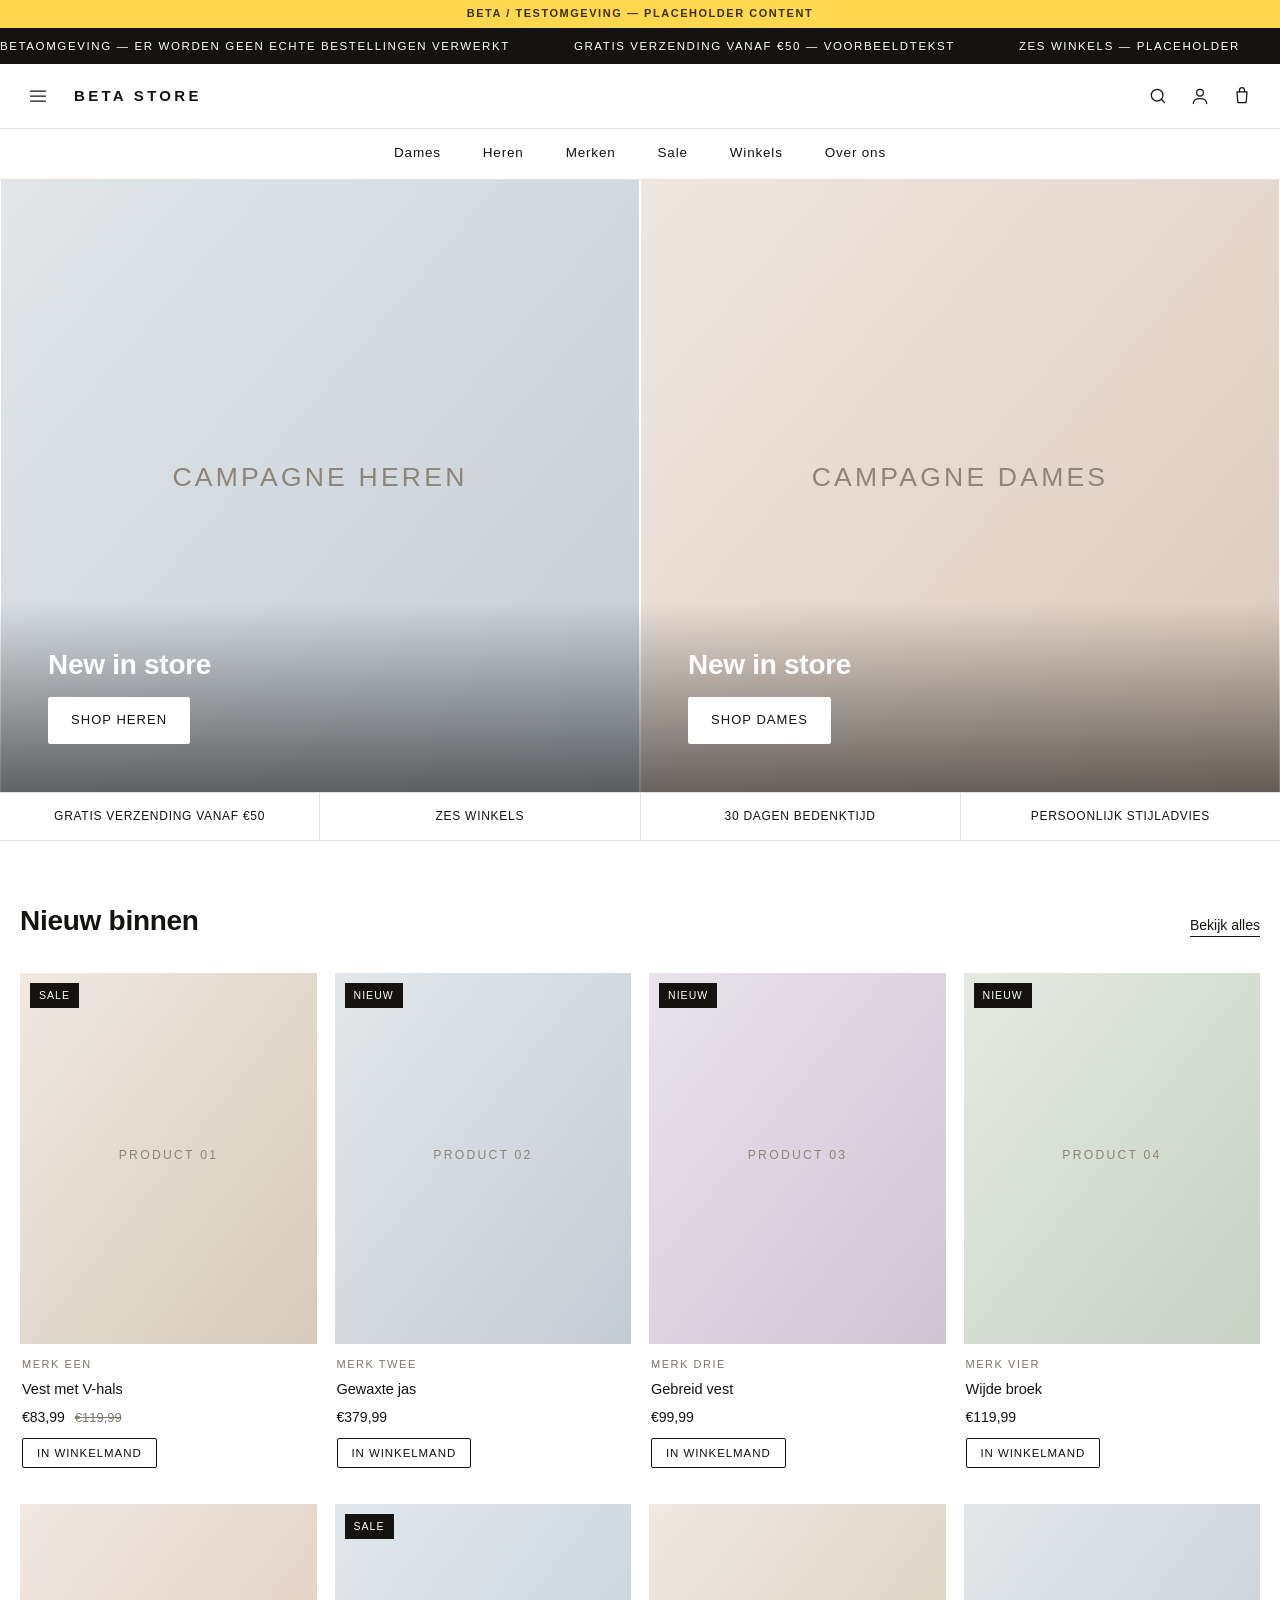
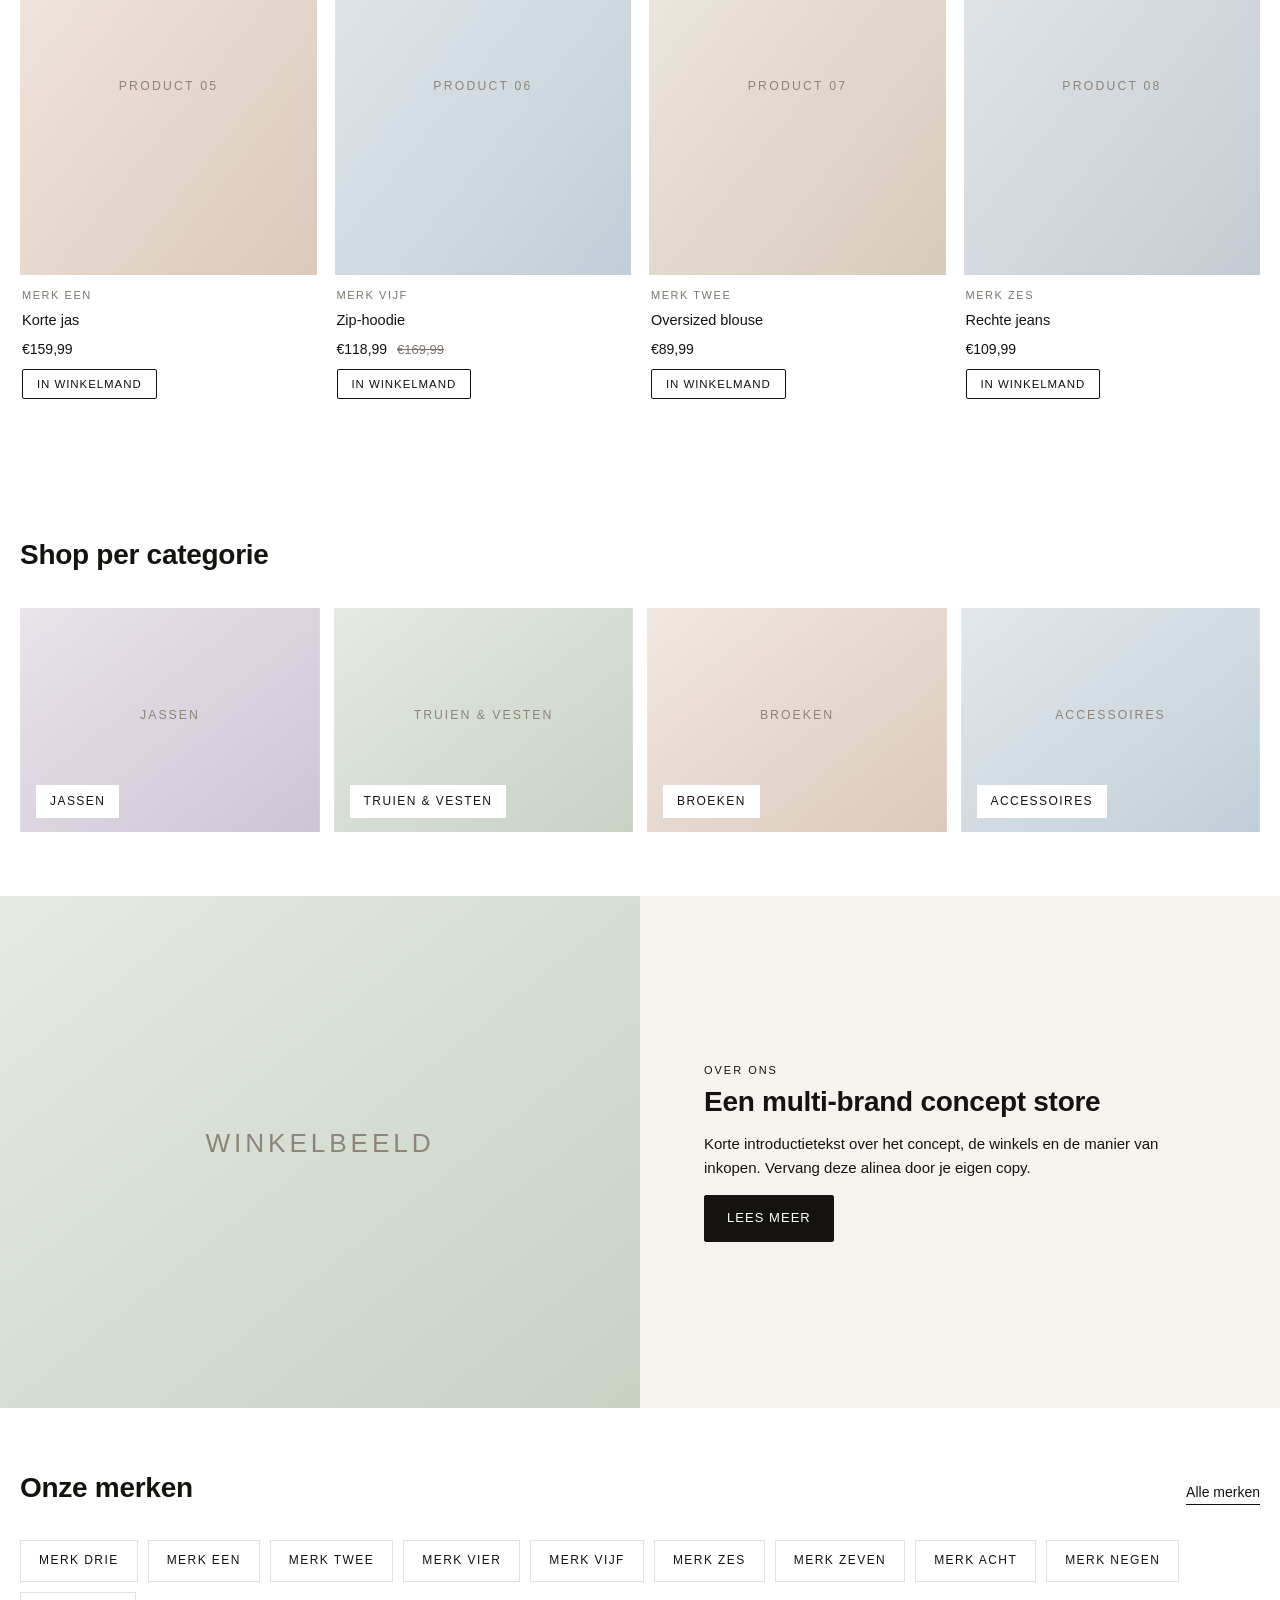
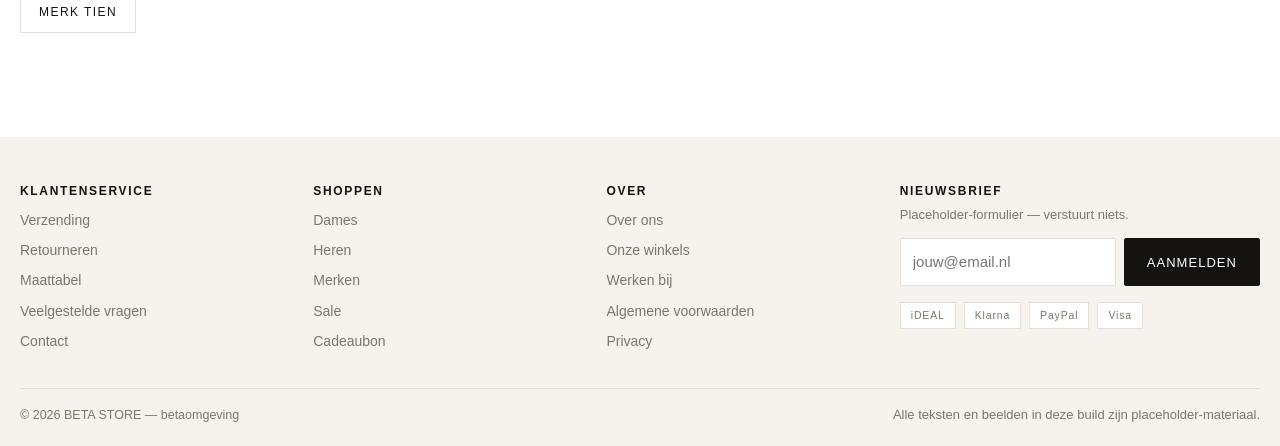
==== index.html @ f9d29286 "Add files via upload" ====
<!doctype html>
<html lang="nl">
<head>
<meta charset="utf-8">
<meta name="viewport" content="width=device-width,initial-scale=1">
<meta name="robots" content="noindex,nofollow">
<meta name="description" content="Beta-omgeving van een multi-brand concept store — placeholder content.">
<title>Home | BETA STORE (beta)</title>
<link rel="icon" href="data:image/svg+xml,%3Csvg%20xmlns%3D%22http%3A//www.w3.org/2000/svg%22%20viewBox%3D%220%200%2032%2032%22%3E%3Crect%20width%3D%2232%22%20height%3D%2232%22%20fill%3D%22%2315130f%22/%3E%3Ctext%20x%3D%2216%22%20y%3D%2222%22%20text-anchor%3D%22middle%22%20font-family%3D%22Helvetica%2CArial%22%20font-size%3D%2217%22%20font-weight%3D%22700%22%20fill%3D%22%23ffffff%22%3EB%3C/text%3E%3C/svg%3E">
<link rel="stylesheet" href="css/style.css">
</head>
<body>

<div class="beta-flag">BETA / TESTOMGEVING — placeholder content</div>
<div class="ann"><div class="ann__track"><span class="ann__item">Betaomgeving — er worden geen echte bestellingen verwerkt</span><span class="ann__item">Gratis verzending vanaf €50 — voorbeeldtekst</span><span class="ann__item">Zes winkels — placeholder</span><span class="ann__item">Betaomgeving — er worden geen echte bestellingen verwerkt</span><span class="ann__item">Gratis verzending vanaf €50 — voorbeeldtekst</span><span class="ann__item">Zes winkels — placeholder</span></div></div>
<header class="hdr">
  <div class="hdr__inner">
    <button class="icon-btn hdr__burger" aria-label="Menu" data-open="menu">
      <svg viewBox="0 0 24 24"><path d="M3 6h18M3 12h18M3 18h18"/></svg>
    </button>
    <a class="logo" href="index.html">BETA STORE</a>
    <div class="hdr__actions">
      <button class="icon-btn" aria-label="Zoeken" data-open="search">
        <svg viewBox="0 0 24 24"><circle cx="11" cy="11" r="7"/><path d="M20 20l-3.5-3.5"/></svg>
      </button>
      <a class="icon-btn" href="account.html" aria-label="Account">
        <svg viewBox="0 0 24 24"><circle cx="12" cy="8" r="4"/><path d="M4 21c0-4 3.6-6 8-6s8 2 8 6"/></svg>
      </a>
      <button class="icon-btn" aria-label="Winkelmand" data-open="cart">
        <svg viewBox="0 0 24 24"><path d="M6 7h12l-1 13H7L6 7z"/><path d="M9 7V5a3 3 0 016 0v2"/></svg>
        <span class="cart-count" data-cart-count>0</span>
      </button>
    </div>
  </div>
  <nav class="nav"><div class="nav__item has-mega"><a class="nav__link" href="collection.html?c=dames">Dames</a><div class="mega"><div class="mega__inner"><div class="mega__col"><h5>Nieuw binnen</h5><a href="collection.html">New in dames</a><a href="collection.html">Net binnen</a><a href="collection.html">Preorder</a></div><div class="mega__col"><h5>Kleding</h5><a href="collection.html">Jassen</a><a href="collection.html">Truien & vesten</a><a href="collection.html">Tops & blouses</a><a href="collection.html">Jurken & rokken</a><a href="collection.html">Broeken</a><a href="collection.html">Jeans</a></div><div class="mega__col"><h5>Accessoires</h5><a href="collection.html">Tassen</a><a href="collection.html">Sieraden</a><a href="collection.html">Riemen</a><a href="collection.html">Sjaals</a><a href="collection.html">Mutsen</a></div><div class="mega__col"><h5>Schoenen</h5><a href="collection.html">Sneakers</a><a href="collection.html">Laarzen</a><a href="collection.html">Loafers</a></div><a class="mega__promo" href="collection.html"><img src="data:image/svg+xml;utf8,%3Csvg%20xmlns%3D%22http%3A//www.w3.org/2000/svg%22%20viewBox%3D%220%200%20600%20400%22%3E%3Cdefs%3E%3ClinearGradient%20id%3D%22g%22%20x1%3D%220%22%20y1%3D%220%22%20x2%3D%221%22%20y2%3D%221%22%3E%3Cstop%20offset%3D%220%22%20stop-color%3D%22%23e9e3ea%22/%3E%3Cstop%20offset%3D%221%22%20stop-color%3D%22%23cec5d4%22/%3E%3C/linearGradient%3E%3C/defs%3E%3Crect%20width%3D%22600%22%20height%3D%22400%22%20fill%3D%22url%28%23g%29%22/%3E%3Ctext%20x%3D%2250%25%22%20y%3D%2250%25%22%20text-anchor%3D%22middle%22%20font-family%3D%22Helvetica%2CArial%22%20font-size%3D%2225%22%20fill%3D%22%238d8579%22%20letter-spacing%3D%226%22%3ECAMPAGNE%3C/text%3E%3C/svg%3E" alt=""><span>Bekijk de nieuwe collectie</span></a></div></div></div><div class="nav__item has-mega"><a class="nav__link" href="collection.html?c=heren">Heren</a><div class="mega"><div class="mega__inner"><div class="mega__col"><h5>Nieuw binnen</h5><a href="collection.html">New in heren</a><a href="collection.html">Net binnen</a><a href="collection.html">Preorder</a></div><div class="mega__col"><h5>Kleding</h5><a href="collection.html">Jassen</a><a href="collection.html">Truien & vesten</a><a href="collection.html">Overhemden</a><a href="collection.html">T-shirts</a><a href="collection.html">Broeken</a><a href="collection.html">Jeans</a></div><div class="mega__col"><h5>Accessoires</h5><a href="collection.html">Tassen</a><a href="collection.html">Riemen</a><a href="collection.html">Mutsen</a><a href="collection.html">Sokken</a></div><div class="mega__col"><h5>Schoenen</h5><a href="collection.html">Sneakers</a><a href="collection.html">Boots</a><a href="collection.html">Nette schoenen</a></div><a class="mega__promo" href="collection.html"><img src="data:image/svg+xml;utf8,%3Csvg%20xmlns%3D%22http%3A//www.w3.org/2000/svg%22%20viewBox%3D%220%200%20600%20400%22%3E%3Cdefs%3E%3ClinearGradient%20id%3D%22g%22%20x1%3D%220%22%20y1%3D%220%22%20x2%3D%221%22%20y2%3D%221%22%3E%3Cstop%20offset%3D%220%22%20stop-color%3D%22%23e9e3ea%22/%3E%3Cstop%20offset%3D%221%22%20stop-color%3D%22%23cec5d4%22/%3E%3C/linearGradient%3E%3C/defs%3E%3Crect%20width%3D%22600%22%20height%3D%22400%22%20fill%3D%22url%28%23g%29%22/%3E%3Ctext%20x%3D%2250%25%22%20y%3D%2250%25%22%20text-anchor%3D%22middle%22%20font-family%3D%22Helvetica%2CArial%22%20font-size%3D%2225%22%20fill%3D%22%238d8579%22%20letter-spacing%3D%226%22%3ECAMPAGNE%3C/text%3E%3C/svg%3E" alt=""><span>Bekijk de nieuwe collectie</span></a></div></div></div><div class="nav__item"><a class="nav__link" href="brands.html">Merken</a></div><div class="nav__item"><a class="nav__link" href="collection.html?c=sale">Sale</a></div><div class="nav__item"><a class="nav__link" href="stores.html">Winkels</a></div><div class="nav__item"><a class="nav__link" href="about.html">Over ons</a></div></nav>
</header>

<div class="drawer" id="menu" hidden>
  <div class="drawer__panel drawer__panel--left">
    <div class="drawer__head"><strong>Menu</strong><button class="icon-btn" data-close>&times;</button></div>
    <nav class="drawer__nav"><details><summary>Dames</summary><div class="drawer__sub"><a href="collection.html?c=dames"><strong>Alles in Dames</strong></a><a href="collection.html">New in dames</a><a href="collection.html">Net binnen</a><a href="collection.html">Preorder</a><a href="collection.html">Jassen</a><a href="collection.html">Truien & vesten</a><a href="collection.html">Tops & blouses</a><a href="collection.html">Jurken & rokken</a><a href="collection.html">Broeken</a><a href="collection.html">Jeans</a><a href="collection.html">Tassen</a><a href="collection.html">Sieraden</a><a href="collection.html">Riemen</a><a href="collection.html">Sjaals</a><a href="collection.html">Mutsen</a><a href="collection.html">Sneakers</a><a href="collection.html">Laarzen</a><a href="collection.html">Loafers</a></div></details><details><summary>Heren</summary><div class="drawer__sub"><a href="collection.html?c=heren"><strong>Alles in Heren</strong></a><a href="collection.html">New in heren</a><a href="collection.html">Net binnen</a><a href="collection.html">Preorder</a><a href="collection.html">Jassen</a><a href="collection.html">Truien & vesten</a><a href="collection.html">Overhemden</a><a href="collection.html">T-shirts</a><a href="collection.html">Broeken</a><a href="collection.html">Jeans</a><a href="collection.html">Tassen</a><a href="collection.html">Riemen</a><a href="collection.html">Mutsen</a><a href="collection.html">Sokken</a><a href="collection.html">Sneakers</a><a href="collection.html">Boots</a><a href="collection.html">Nette schoenen</a></div></details><a class="drawer__top" href="brands.html">Merken</a><a class="drawer__top" href="collection.html?c=sale">Sale</a><a class="drawer__top" href="stores.html">Winkels</a><a class="drawer__top" href="about.html">Over ons</a></nav>
  </div>
</div>

<div class="drawer" id="search" hidden>
  <div class="drawer__panel drawer__panel--top">
    <div class="drawer__head"><strong>Zoeken</strong><button class="icon-btn" data-close>&times;</button></div>
    <input class="search-input" type="search" placeholder="Zoek op product of merk..." data-search-input>
    <div class="search-results" data-search-results><p class="muted">Begin met typen om de testcatalogus te doorzoeken.</p></div>
  </div>
</div>

<div class="drawer" id="cart" hidden>
  <div class="drawer__panel drawer__panel--right">
    <div class="drawer__head"><strong>Winkelmand</strong><button class="icon-btn" data-close>&times;</button></div>
    <div class="cart-lines" data-cart-lines></div>
    <div class="cart-foot">
      <div class="cart-total"><span>Subtotaal</span><span data-cart-total>&euro;0,00</span></div>
      <p class="muted small">Betaomgeving — afrekenen is uitgeschakeld.</p>
      <a class="btn btn--block" href="cart.html">Naar winkelmand</a>
    </div>
  </div>
</div>

<main id="main">

<section class="hero-split">
  <a class="hero-card" href="collection.html?c=heren">
    <img src="data:image/svg+xml;utf8,%3Csvg%20xmlns%3D%22http%3A//www.w3.org/2000/svg%22%20viewBox%3D%220%200%201200%201400%22%3E%3Cdefs%3E%3ClinearGradient%20id%3D%22g%22%20x1%3D%220%22%20y1%3D%220%22%20x2%3D%221%22%20y2%3D%221%22%3E%3Cstop%20offset%3D%220%22%20stop-color%3D%22%23e3e7ea%22/%3E%3Cstop%20offset%3D%221%22%20stop-color%3D%22%23c4ccd3%22/%3E%3C/linearGradient%3E%3C/defs%3E%3Crect%20width%3D%221200%22%20height%3D%221400%22%20fill%3D%22url%28%23g%29%22/%3E%3Ctext%20x%3D%2250%25%22%20y%3D%2250%25%22%20text-anchor%3D%22middle%22%20font-family%3D%22Helvetica%2CArial%22%20font-size%3D%2250%22%20fill%3D%22%238d8579%22%20letter-spacing%3D%226%22%3ECAMPAGNE%20HEREN%3C/text%3E%3C/svg%3E" alt="">
    <div class="hero-card__copy"><h2>New in store</h2><span class="btn btn--light">Shop heren</span></div>
  </a>
  <a class="hero-card" href="collection.html?c=dames">
    <img src="data:image/svg+xml;utf8,%3Csvg%20xmlns%3D%22http%3A//www.w3.org/2000/svg%22%20viewBox%3D%220%200%201200%201400%22%3E%3Cdefs%3E%3ClinearGradient%20id%3D%22g%22%20x1%3D%220%22%20y1%3D%220%22%20x2%3D%221%22%20y2%3D%221%22%3E%3Cstop%20offset%3D%220%22%20stop-color%3D%22%23f1e8e1%22/%3E%3Cstop%20offset%3D%221%22%20stop-color%3D%22%23dbc9bb%22/%3E%3C/linearGradient%3E%3C/defs%3E%3Crect%20width%3D%221200%22%20height%3D%221400%22%20fill%3D%22url%28%23g%29%22/%3E%3Ctext%20x%3D%2250%25%22%20y%3D%2250%25%22%20text-anchor%3D%22middle%22%20font-family%3D%22Helvetica%2CArial%22%20font-size%3D%2250%22%20fill%3D%22%238d8579%22%20letter-spacing%3D%226%22%3ECAMPAGNE%20DAMES%3C/text%3E%3C/svg%3E" alt="">
    <div class="hero-card__copy"><h2>New in store</h2><span class="btn btn--light">Shop dames</span></div>
  </a>
</section>

<section class="usp">
  <div>Gratis verzending vanaf &euro;50</div><div>Zes winkels</div>
  <div>30 dagen bedenktijd</div><div>Persoonlijk stijladvies</div>
</section>

<section class="section">
  <div class="section__head"><h2>Nieuw binnen</h2><a class="link" href="collection.html">Bekijk alles</a></div>
  <div class="grid">
<article class="card" data-cat="dames" data-title="Vest met V-hals" data-brand="MERK EEN" data-price="83.99" data-sale="1">
  <a class="card__media" href="product.html?id=p01">
    <span class="card__tag">Sale</span>
    <img src="data:image/svg+xml;utf8,%3Csvg%20xmlns%3D%22http%3A//www.w3.org/2000/svg%22%20viewBox%3D%220%200%20800%201000%22%3E%3Cdefs%3E%3ClinearGradient%20id%3D%22g%22%20x1%3D%220%22%20y1%3D%220%22%20x2%3D%221%22%20y2%3D%221%22%3E%3Cstop%20offset%3D%220%22%20stop-color%3D%22%23efe9e1%22/%3E%3Cstop%20offset%3D%221%22%20stop-color%3D%22%23d6cabb%22/%3E%3C/linearGradient%3E%3C/defs%3E%3Crect%20width%3D%22800%22%20height%3D%221000%22%20fill%3D%22url%28%23g%29%22/%3E%3Ctext%20x%3D%2250%25%22%20y%3D%2250%25%22%20text-anchor%3D%22middle%22%20font-family%3D%22Helvetica%2CArial%22%20font-size%3D%2233%22%20fill%3D%22%238d8579%22%20letter-spacing%3D%226%22%3EPRODUCT%2001%3C/text%3E%3C/svg%3E" alt="Vest met V-hals" loading="lazy">
    <img class="card__alt" src="data:image/svg+xml;utf8,%3Csvg%20xmlns%3D%22http%3A//www.w3.org/2000/svg%22%20viewBox%3D%220%200%20800%201000%22%3E%3Cdefs%3E%3ClinearGradient%20id%3D%22g%22%20x1%3D%220%22%20y1%3D%220%22%20x2%3D%221%22%20y2%3D%221%22%3E%3Cstop%20offset%3D%220%22%20stop-color%3D%22%23e5eae3%22/%3E%3Cstop%20offset%3D%221%22%20stop-color%3D%22%23c7d1c4%22/%3E%3C/linearGradient%3E%3C/defs%3E%3Crect%20width%3D%22800%22%20height%3D%221000%22%20fill%3D%22url%28%23g%29%22/%3E%3Ctext%20x%3D%2250%25%22%20y%3D%2250%25%22%20text-anchor%3D%22middle%22%20font-family%3D%22Helvetica%2CArial%22%20font-size%3D%2233%22%20fill%3D%22%238d8579%22%20letter-spacing%3D%226%22%3E2E%20BEELD%3C/text%3E%3C/svg%3E" alt="" loading="lazy">
  </a>
  <div class="card__body">
    <span class="card__brand">MERK EEN</span>
    <a class="card__title" href="product.html?id=p01">Vest met V-hals</a>
    <div class="card__price">&euro;83,99 <s>&euro;119,99</s></div>
    <button class="btn btn--ghost btn--sm" data-add="p01">In winkelmand</button>
  </div>
</article>
<article class="card" data-cat="heren" data-title="Gewaxte jas" data-brand="MERK TWEE" data-price="379.99" data-sale="0">
  <a class="card__media" href="product.html?id=p02">
    <span class="card__tag">Nieuw</span>
    <img src="data:image/svg+xml;utf8,%3Csvg%20xmlns%3D%22http%3A//www.w3.org/2000/svg%22%20viewBox%3D%220%200%20800%201000%22%3E%3Cdefs%3E%3ClinearGradient%20id%3D%22g%22%20x1%3D%220%22%20y1%3D%220%22%20x2%3D%221%22%20y2%3D%221%22%3E%3Cstop%20offset%3D%220%22%20stop-color%3D%22%23e3e7ea%22/%3E%3Cstop%20offset%3D%221%22%20stop-color%3D%22%23c4ccd3%22/%3E%3C/linearGradient%3E%3C/defs%3E%3Crect%20width%3D%22800%22%20height%3D%221000%22%20fill%3D%22url%28%23g%29%22/%3E%3Ctext%20x%3D%2250%25%22%20y%3D%2250%25%22%20text-anchor%3D%22middle%22%20font-family%3D%22Helvetica%2CArial%22%20font-size%3D%2233%22%20fill%3D%22%238d8579%22%20letter-spacing%3D%226%22%3EPRODUCT%2002%3C/text%3E%3C/svg%3E" alt="Gewaxte jas" loading="lazy">
    <img class="card__alt" src="data:image/svg+xml;utf8,%3Csvg%20xmlns%3D%22http%3A//www.w3.org/2000/svg%22%20viewBox%3D%220%200%20800%201000%22%3E%3Cdefs%3E%3ClinearGradient%20id%3D%22g%22%20x1%3D%220%22%20y1%3D%220%22%20x2%3D%221%22%20y2%3D%221%22%3E%3Cstop%20offset%3D%220%22%20stop-color%3D%22%23f1e8e1%22/%3E%3Cstop%20offset%3D%221%22%20stop-color%3D%22%23dbc9bb%22/%3E%3C/linearGradient%3E%3C/defs%3E%3Crect%20width%3D%22800%22%20height%3D%221000%22%20fill%3D%22url%28%23g%29%22/%3E%3Ctext%20x%3D%2250%25%22%20y%3D%2250%25%22%20text-anchor%3D%22middle%22%20font-family%3D%22Helvetica%2CArial%22%20font-size%3D%2233%22%20fill%3D%22%238d8579%22%20letter-spacing%3D%226%22%3E2E%20BEELD%3C/text%3E%3C/svg%3E" alt="" loading="lazy">
  </a>
  <div class="card__body">
    <span class="card__brand">MERK TWEE</span>
    <a class="card__title" href="product.html?id=p02">Gewaxte jas</a>
    <div class="card__price">&euro;379,99 </div>
    <button class="btn btn--ghost btn--sm" data-add="p02">In winkelmand</button>
  </div>
</article>
<article class="card" data-cat="dames" data-title="Gebreid vest" data-brand="MERK DRIE" data-price="99.99" data-sale="0">
  <a class="card__media" href="product.html?id=p03">
    <span class="card__tag">Nieuw</span>
    <img src="data:image/svg+xml;utf8,%3Csvg%20xmlns%3D%22http%3A//www.w3.org/2000/svg%22%20viewBox%3D%220%200%20800%201000%22%3E%3Cdefs%3E%3ClinearGradient%20id%3D%22g%22%20x1%3D%220%22%20y1%3D%220%22%20x2%3D%221%22%20y2%3D%221%22%3E%3Cstop%20offset%3D%220%22%20stop-color%3D%22%23e9e3ea%22/%3E%3Cstop%20offset%3D%221%22%20stop-color%3D%22%23cec5d4%22/%3E%3C/linearGradient%3E%3C/defs%3E%3Crect%20width%3D%22800%22%20height%3D%221000%22%20fill%3D%22url%28%23g%29%22/%3E%3Ctext%20x%3D%2250%25%22%20y%3D%2250%25%22%20text-anchor%3D%22middle%22%20font-family%3D%22Helvetica%2CArial%22%20font-size%3D%2233%22%20fill%3D%22%238d8579%22%20letter-spacing%3D%226%22%3EPRODUCT%2003%3C/text%3E%3C/svg%3E" alt="Gebreid vest" loading="lazy">
    <img class="card__alt" src="data:image/svg+xml;utf8,%3Csvg%20xmlns%3D%22http%3A//www.w3.org/2000/svg%22%20viewBox%3D%220%200%20800%201000%22%3E%3Cdefs%3E%3ClinearGradient%20id%3D%22g%22%20x1%3D%220%22%20y1%3D%220%22%20x2%3D%221%22%20y2%3D%221%22%3E%3Cstop%20offset%3D%220%22%20stop-color%3D%22%23e2e8ec%22/%3E%3Cstop%20offset%3D%221%22%20stop-color%3D%22%23c1ced7%22/%3E%3C/linearGradient%3E%3C/defs%3E%3Crect%20width%3D%22800%22%20height%3D%221000%22%20fill%3D%22url%28%23g%29%22/%3E%3Ctext%20x%3D%2250%25%22%20y%3D%2250%25%22%20text-anchor%3D%22middle%22%20font-family%3D%22Helvetica%2CArial%22%20font-size%3D%2233%22%20fill%3D%22%238d8579%22%20letter-spacing%3D%226%22%3E2E%20BEELD%3C/text%3E%3C/svg%3E" alt="" loading="lazy">
  </a>
  <div class="card__body">
    <span class="card__brand">MERK DRIE</span>
    <a class="card__title" href="product.html?id=p03">Gebreid vest</a>
    <div class="card__price">&euro;99,99 </div>
    <button class="btn btn--ghost btn--sm" data-add="p03">In winkelmand</button>
  </div>
</article>
<article class="card" data-cat="heren" data-title="Wijde broek" data-brand="MERK VIER" data-price="119.99" data-sale="0">
  <a class="card__media" href="product.html?id=p04">
    <span class="card__tag">Nieuw</span>
    <img src="data:image/svg+xml;utf8,%3Csvg%20xmlns%3D%22http%3A//www.w3.org/2000/svg%22%20viewBox%3D%220%200%20800%201000%22%3E%3Cdefs%3E%3ClinearGradient%20id%3D%22g%22%20x1%3D%220%22%20y1%3D%220%22%20x2%3D%221%22%20y2%3D%221%22%3E%3Cstop%20offset%3D%220%22%20stop-color%3D%22%23e5eae3%22/%3E%3Cstop%20offset%3D%221%22%20stop-color%3D%22%23c7d1c4%22/%3E%3C/linearGradient%3E%3C/defs%3E%3Crect%20width%3D%22800%22%20height%3D%221000%22%20fill%3D%22url%28%23g%29%22/%3E%3Ctext%20x%3D%2250%25%22%20y%3D%2250%25%22%20text-anchor%3D%22middle%22%20font-family%3D%22Helvetica%2CArial%22%20font-size%3D%2233%22%20fill%3D%22%238d8579%22%20letter-spacing%3D%226%22%3EPRODUCT%2004%3C/text%3E%3C/svg%3E" alt="Wijde broek" loading="lazy">
    <img class="card__alt" src="data:image/svg+xml;utf8,%3Csvg%20xmlns%3D%22http%3A//www.w3.org/2000/svg%22%20viewBox%3D%220%200%20800%201000%22%3E%3Cdefs%3E%3ClinearGradient%20id%3D%22g%22%20x1%3D%220%22%20y1%3D%220%22%20x2%3D%221%22%20y2%3D%221%22%3E%3Cstop%20offset%3D%220%22%20stop-color%3D%22%23efe9e1%22/%3E%3Cstop%20offset%3D%221%22%20stop-color%3D%22%23d6cabb%22/%3E%3C/linearGradient%3E%3C/defs%3E%3Crect%20width%3D%22800%22%20height%3D%221000%22%20fill%3D%22url%28%23g%29%22/%3E%3Ctext%20x%3D%2250%25%22%20y%3D%2250%25%22%20text-anchor%3D%22middle%22%20font-family%3D%22Helvetica%2CArial%22%20font-size%3D%2233%22%20fill%3D%22%238d8579%22%20letter-spacing%3D%226%22%3E2E%20BEELD%3C/text%3E%3C/svg%3E" alt="" loading="lazy">
  </a>
  <div class="card__body">
    <span class="card__brand">MERK VIER</span>
    <a class="card__title" href="product.html?id=p04">Wijde broek</a>
    <div class="card__price">&euro;119,99 </div>
    <button class="btn btn--ghost btn--sm" data-add="p04">In winkelmand</button>
  </div>
</article>
<article class="card" data-cat="dames" data-title="Korte jas" data-brand="MERK EEN" data-price="159.99" data-sale="0">
  <a class="card__media" href="product.html?id=p05">
    
    <img src="data:image/svg+xml;utf8,%3Csvg%20xmlns%3D%22http%3A//www.w3.org/2000/svg%22%20viewBox%3D%220%200%20800%201000%22%3E%3Cdefs%3E%3ClinearGradient%20id%3D%22g%22%20x1%3D%220%22%20y1%3D%220%22%20x2%3D%221%22%20y2%3D%221%22%3E%3Cstop%20offset%3D%220%22%20stop-color%3D%22%23f1e8e1%22/%3E%3Cstop%20offset%3D%221%22%20stop-color%3D%22%23dbc9bb%22/%3E%3C/linearGradient%3E%3C/defs%3E%3Crect%20width%3D%22800%22%20height%3D%221000%22%20fill%3D%22url%28%23g%29%22/%3E%3Ctext%20x%3D%2250%25%22%20y%3D%2250%25%22%20text-anchor%3D%22middle%22%20font-family%3D%22Helvetica%2CArial%22%20font-size%3D%2233%22%20fill%3D%22%238d8579%22%20letter-spacing%3D%226%22%3EPRODUCT%2005%3C/text%3E%3C/svg%3E" alt="Korte jas" loading="lazy">
    <img class="card__alt" src="data:image/svg+xml;utf8,%3Csvg%20xmlns%3D%22http%3A//www.w3.org/2000/svg%22%20viewBox%3D%220%200%20800%201000%22%3E%3Cdefs%3E%3ClinearGradient%20id%3D%22g%22%20x1%3D%220%22%20y1%3D%220%22%20x2%3D%221%22%20y2%3D%221%22%3E%3Cstop%20offset%3D%220%22%20stop-color%3D%22%23e3e7ea%22/%3E%3Cstop%20offset%3D%221%22%20stop-color%3D%22%23c4ccd3%22/%3E%3C/linearGradient%3E%3C/defs%3E%3Crect%20width%3D%22800%22%20height%3D%221000%22%20fill%3D%22url%28%23g%29%22/%3E%3Ctext%20x%3D%2250%25%22%20y%3D%2250%25%22%20text-anchor%3D%22middle%22%20font-family%3D%22Helvetica%2CArial%22%20font-size%3D%2233%22%20fill%3D%22%238d8579%22%20letter-spacing%3D%226%22%3E2E%20BEELD%3C/text%3E%3C/svg%3E" alt="" loading="lazy">
  </a>
  <div class="card__body">
    <span class="card__brand">MERK EEN</span>
    <a class="card__title" href="product.html?id=p05">Korte jas</a>
    <div class="card__price">&euro;159,99 </div>
    <button class="btn btn--ghost btn--sm" data-add="p05">In winkelmand</button>
  </div>
</article>
<article class="card" data-cat="heren" data-title="Zip-hoodie" data-brand="MERK VIJF" data-price="118.99" data-sale="1">
  <a class="card__media" href="product.html?id=p06">
    <span class="card__tag">Sale</span>
    <img src="data:image/svg+xml;utf8,%3Csvg%20xmlns%3D%22http%3A//www.w3.org/2000/svg%22%20viewBox%3D%220%200%20800%201000%22%3E%3Cdefs%3E%3ClinearGradient%20id%3D%22g%22%20x1%3D%220%22%20y1%3D%220%22%20x2%3D%221%22%20y2%3D%221%22%3E%3Cstop%20offset%3D%220%22%20stop-color%3D%22%23e2e8ec%22/%3E%3Cstop%20offset%3D%221%22%20stop-color%3D%22%23c1ced7%22/%3E%3C/linearGradient%3E%3C/defs%3E%3Crect%20width%3D%22800%22%20height%3D%221000%22%20fill%3D%22url%28%23g%29%22/%3E%3Ctext%20x%3D%2250%25%22%20y%3D%2250%25%22%20text-anchor%3D%22middle%22%20font-family%3D%22Helvetica%2CArial%22%20font-size%3D%2233%22%20fill%3D%22%238d8579%22%20letter-spacing%3D%226%22%3EPRODUCT%2006%3C/text%3E%3C/svg%3E" alt="Zip-hoodie" loading="lazy">
    <img class="card__alt" src="data:image/svg+xml;utf8,%3Csvg%20xmlns%3D%22http%3A//www.w3.org/2000/svg%22%20viewBox%3D%220%200%20800%201000%22%3E%3Cdefs%3E%3ClinearGradient%20id%3D%22g%22%20x1%3D%220%22%20y1%3D%220%22%20x2%3D%221%22%20y2%3D%221%22%3E%3Cstop%20offset%3D%220%22%20stop-color%3D%22%23e9e3ea%22/%3E%3Cstop%20offset%3D%221%22%20stop-color%3D%22%23cec5d4%22/%3E%3C/linearGradient%3E%3C/defs%3E%3Crect%20width%3D%22800%22%20height%3D%221000%22%20fill%3D%22url%28%23g%29%22/%3E%3Ctext%20x%3D%2250%25%22%20y%3D%2250%25%22%20text-anchor%3D%22middle%22%20font-family%3D%22Helvetica%2CArial%22%20font-size%3D%2233%22%20fill%3D%22%238d8579%22%20letter-spacing%3D%226%22%3E2E%20BEELD%3C/text%3E%3C/svg%3E" alt="" loading="lazy">
  </a>
  <div class="card__body">
    <span class="card__brand">MERK VIJF</span>
    <a class="card__title" href="product.html?id=p06">Zip-hoodie</a>
    <div class="card__price">&euro;118,99 <s>&euro;169,99</s></div>
    <button class="btn btn--ghost btn--sm" data-add="p06">In winkelmand</button>
  </div>
</article>
<article class="card" data-cat="dames" data-title="Oversized blouse" data-brand="MERK TWEE" data-price="89.99" data-sale="0">
  <a class="card__media" href="product.html?id=p07">
    
    <img src="data:image/svg+xml;utf8,%3Csvg%20xmlns%3D%22http%3A//www.w3.org/2000/svg%22%20viewBox%3D%220%200%20800%201000%22%3E%3Cdefs%3E%3ClinearGradient%20id%3D%22g%22%20x1%3D%220%22%20y1%3D%220%22%20x2%3D%221%22%20y2%3D%221%22%3E%3Cstop%20offset%3D%220%22%20stop-color%3D%22%23efe9e1%22/%3E%3Cstop%20offset%3D%221%22%20stop-color%3D%22%23d6cabb%22/%3E%3C/linearGradient%3E%3C/defs%3E%3Crect%20width%3D%22800%22%20height%3D%221000%22%20fill%3D%22url%28%23g%29%22/%3E%3Ctext%20x%3D%2250%25%22%20y%3D%2250%25%22%20text-anchor%3D%22middle%22%20font-family%3D%22Helvetica%2CArial%22%20font-size%3D%2233%22%20fill%3D%22%238d8579%22%20letter-spacing%3D%226%22%3EPRODUCT%2007%3C/text%3E%3C/svg%3E" alt="Oversized blouse" loading="lazy">
    <img class="card__alt" src="data:image/svg+xml;utf8,%3Csvg%20xmlns%3D%22http%3A//www.w3.org/2000/svg%22%20viewBox%3D%220%200%20800%201000%22%3E%3Cdefs%3E%3ClinearGradient%20id%3D%22g%22%20x1%3D%220%22%20y1%3D%220%22%20x2%3D%221%22%20y2%3D%221%22%3E%3Cstop%20offset%3D%220%22%20stop-color%3D%22%23e5eae3%22/%3E%3Cstop%20offset%3D%221%22%20stop-color%3D%22%23c7d1c4%22/%3E%3C/linearGradient%3E%3C/defs%3E%3Crect%20width%3D%22800%22%20height%3D%221000%22%20fill%3D%22url%28%23g%29%22/%3E%3Ctext%20x%3D%2250%25%22%20y%3D%2250%25%22%20text-anchor%3D%22middle%22%20font-family%3D%22Helvetica%2CArial%22%20font-size%3D%2233%22%20fill%3D%22%238d8579%22%20letter-spacing%3D%226%22%3E2E%20BEELD%3C/text%3E%3C/svg%3E" alt="" loading="lazy">
  </a>
  <div class="card__body">
    <span class="card__brand">MERK TWEE</span>
    <a class="card__title" href="product.html?id=p07">Oversized blouse</a>
    <div class="card__price">&euro;89,99 </div>
    <button class="btn btn--ghost btn--sm" data-add="p07">In winkelmand</button>
  </div>
</article>
<article class="card" data-cat="heren" data-title="Rechte jeans" data-brand="MERK ZES" data-price="109.99" data-sale="0">
  <a class="card__media" href="product.html?id=p08">
    
    <img src="data:image/svg+xml;utf8,%3Csvg%20xmlns%3D%22http%3A//www.w3.org/2000/svg%22%20viewBox%3D%220%200%20800%201000%22%3E%3Cdefs%3E%3ClinearGradient%20id%3D%22g%22%20x1%3D%220%22%20y1%3D%220%22%20x2%3D%221%22%20y2%3D%221%22%3E%3Cstop%20offset%3D%220%22%20stop-color%3D%22%23e3e7ea%22/%3E%3Cstop%20offset%3D%221%22%20stop-color%3D%22%23c4ccd3%22/%3E%3C/linearGradient%3E%3C/defs%3E%3Crect%20width%3D%22800%22%20height%3D%221000%22%20fill%3D%22url%28%23g%29%22/%3E%3Ctext%20x%3D%2250%25%22%20y%3D%2250%25%22%20text-anchor%3D%22middle%22%20font-family%3D%22Helvetica%2CArial%22%20font-size%3D%2233%22%20fill%3D%22%238d8579%22%20letter-spacing%3D%226%22%3EPRODUCT%2008%3C/text%3E%3C/svg%3E" alt="Rechte jeans" loading="lazy">
    <img class="card__alt" src="data:image/svg+xml;utf8,%3Csvg%20xmlns%3D%22http%3A//www.w3.org/2000/svg%22%20viewBox%3D%220%200%20800%201000%22%3E%3Cdefs%3E%3ClinearGradient%20id%3D%22g%22%20x1%3D%220%22%20y1%3D%220%22%20x2%3D%221%22%20y2%3D%221%22%3E%3Cstop%20offset%3D%220%22%20stop-color%3D%22%23f1e8e1%22/%3E%3Cstop%20offset%3D%221%22%20stop-color%3D%22%23dbc9bb%22/%3E%3C/linearGradient%3E%3C/defs%3E%3Crect%20width%3D%22800%22%20height%3D%221000%22%20fill%3D%22url%28%23g%29%22/%3E%3Ctext%20x%3D%2250%25%22%20y%3D%2250%25%22%20text-anchor%3D%22middle%22%20font-family%3D%22Helvetica%2CArial%22%20font-size%3D%2233%22%20fill%3D%22%238d8579%22%20letter-spacing%3D%226%22%3E2E%20BEELD%3C/text%3E%3C/svg%3E" alt="" loading="lazy">
  </a>
  <div class="card__body">
    <span class="card__brand">MERK ZES</span>
    <a class="card__title" href="product.html?id=p08">Rechte jeans</a>
    <div class="card__price">&euro;109,99 </div>
    <button class="btn btn--ghost btn--sm" data-add="p08">In winkelmand</button>
  </div>
</article></div>
</section>

<section class="section">
  <div class="section__head"><h2>Shop per categorie</h2></div>
  <div class="tiles">
    <a class="tile" href="collection.html">
      <img src="data:image/svg+xml;utf8,%3Csvg%20xmlns%3D%22http%3A//www.w3.org/2000/svg%22%20viewBox%3D%220%200%20900%20700%22%3E%3Cdefs%3E%3ClinearGradient%20id%3D%22g%22%20x1%3D%220%22%20y1%3D%220%22%20x2%3D%221%22%20y2%3D%221%22%3E%3Cstop%20offset%3D%220%22%20stop-color%3D%22%23e9e3ea%22/%3E%3Cstop%20offset%3D%221%22%20stop-color%3D%22%23cec5d4%22/%3E%3C/linearGradient%3E%3C/defs%3E%3Crect%20width%3D%22900%22%20height%3D%22700%22%20fill%3D%22url%28%23g%29%22/%3E%3Ctext%20x%3D%2250%25%22%20y%3D%2250%25%22%20text-anchor%3D%22middle%22%20font-family%3D%22Helvetica%2CArial%22%20font-size%3D%2237%22%20fill%3D%22%238d8579%22%20letter-spacing%3D%226%22%3EJASSEN%3C/text%3E%3C/svg%3E" alt="">
      <span class="tile__label">Jassen</span></a>
    <a class="tile" href="collection.html">
      <img src="data:image/svg+xml;utf8,%3Csvg%20xmlns%3D%22http%3A//www.w3.org/2000/svg%22%20viewBox%3D%220%200%20900%20700%22%3E%3Cdefs%3E%3ClinearGradient%20id%3D%22g%22%20x1%3D%220%22%20y1%3D%220%22%20x2%3D%221%22%20y2%3D%221%22%3E%3Cstop%20offset%3D%220%22%20stop-color%3D%22%23e5eae3%22/%3E%3Cstop%20offset%3D%221%22%20stop-color%3D%22%23c7d1c4%22/%3E%3C/linearGradient%3E%3C/defs%3E%3Crect%20width%3D%22900%22%20height%3D%22700%22%20fill%3D%22url%28%23g%29%22/%3E%3Ctext%20x%3D%2250%25%22%20y%3D%2250%25%22%20text-anchor%3D%22middle%22%20font-family%3D%22Helvetica%2CArial%22%20font-size%3D%2237%22%20fill%3D%22%238d8579%22%20letter-spacing%3D%226%22%3ETRUIEN%20%26amp%3B%20VESTEN%3C/text%3E%3C/svg%3E" alt="">
      <span class="tile__label">Truien & vesten</span></a>
    <a class="tile" href="collection.html">
      <img src="data:image/svg+xml;utf8,%3Csvg%20xmlns%3D%22http%3A//www.w3.org/2000/svg%22%20viewBox%3D%220%200%20900%20700%22%3E%3Cdefs%3E%3ClinearGradient%20id%3D%22g%22%20x1%3D%220%22%20y1%3D%220%22%20x2%3D%221%22%20y2%3D%221%22%3E%3Cstop%20offset%3D%220%22%20stop-color%3D%22%23f1e8e1%22/%3E%3Cstop%20offset%3D%221%22%20stop-color%3D%22%23dbc9bb%22/%3E%3C/linearGradient%3E%3C/defs%3E%3Crect%20width%3D%22900%22%20height%3D%22700%22%20fill%3D%22url%28%23g%29%22/%3E%3Ctext%20x%3D%2250%25%22%20y%3D%2250%25%22%20text-anchor%3D%22middle%22%20font-family%3D%22Helvetica%2CArial%22%20font-size%3D%2237%22%20fill%3D%22%238d8579%22%20letter-spacing%3D%226%22%3EBROEKEN%3C/text%3E%3C/svg%3E" alt="">
      <span class="tile__label">Broeken</span></a>
    <a class="tile" href="collection.html">
      <img src="data:image/svg+xml;utf8,%3Csvg%20xmlns%3D%22http%3A//www.w3.org/2000/svg%22%20viewBox%3D%220%200%20900%20700%22%3E%3Cdefs%3E%3ClinearGradient%20id%3D%22g%22%20x1%3D%220%22%20y1%3D%220%22%20x2%3D%221%22%20y2%3D%221%22%3E%3Cstop%20offset%3D%220%22%20stop-color%3D%22%23e2e8ec%22/%3E%3Cstop%20offset%3D%221%22%20stop-color%3D%22%23c1ced7%22/%3E%3C/linearGradient%3E%3C/defs%3E%3Crect%20width%3D%22900%22%20height%3D%22700%22%20fill%3D%22url%28%23g%29%22/%3E%3Ctext%20x%3D%2250%25%22%20y%3D%2250%25%22%20text-anchor%3D%22middle%22%20font-family%3D%22Helvetica%2CArial%22%20font-size%3D%2237%22%20fill%3D%22%238d8579%22%20letter-spacing%3D%226%22%3EACCESSOIRES%3C/text%3E%3C/svg%3E" alt="">
      <span class="tile__label">Accessoires</span></a></div>
</section>

<section class="split">
  <img src="data:image/svg+xml;utf8,%3Csvg%20xmlns%3D%22http%3A//www.w3.org/2000/svg%22%20viewBox%3D%220%200%201000%20800%22%3E%3Cdefs%3E%3ClinearGradient%20id%3D%22g%22%20x1%3D%220%22%20y1%3D%220%22%20x2%3D%221%22%20y2%3D%221%22%3E%3Cstop%20offset%3D%220%22%20stop-color%3D%22%23e5eae3%22/%3E%3Cstop%20offset%3D%221%22%20stop-color%3D%22%23c7d1c4%22/%3E%3C/linearGradient%3E%3C/defs%3E%3Crect%20width%3D%221000%22%20height%3D%22800%22%20fill%3D%22url%28%23g%29%22/%3E%3Ctext%20x%3D%2250%25%22%20y%3D%2250%25%22%20text-anchor%3D%22middle%22%20font-family%3D%22Helvetica%2CArial%22%20font-size%3D%2241%22%20fill%3D%22%238d8579%22%20letter-spacing%3D%226%22%3EWINKELBEELD%3C/text%3E%3C/svg%3E" alt="">
  <div class="split__copy">
    <p class="eyebrow">Over ons</p>
    <h2>Een multi-brand concept store</h2>
    <p>Korte introductietekst over het concept, de winkels en de manier van inkopen.
       Vervang deze alinea door je eigen copy.</p>
    <a class="btn" href="about.html">Lees meer</a>
  </div>
</section>

<section class="section">
  <div class="section__head"><h2>Onze merken</h2><a class="link" href="brands.html">Alle merken</a></div>
  <div class="brand-strip"><a href="brands.html">MERK DRIE</a><a href="brands.html">MERK EEN</a><a href="brands.html">MERK TWEE</a><a href="brands.html">MERK VIER</a><a href="brands.html">MERK VIJF</a><a href="brands.html">MERK ZES</a><a href="brands.html">MERK ZEVEN</a><a href="brands.html">MERK ACHT</a><a href="brands.html">MERK NEGEN</a><a href="brands.html">MERK TIEN</a></div>
</section>

</main>

<footer class="ftr">
  <div class="ftr__grid">
    <div><h4>Klantenservice</h4>
      <a href="#">Verzending</a><a href="#">Retourneren</a><a href="#">Maattabel</a>
      <a href="#">Veelgestelde vragen</a><a href="#">Contact</a></div>
    <div><h4>Shoppen</h4>
      <a href="collection.html?c=dames">Dames</a><a href="collection.html?c=heren">Heren</a>
      <a href="brands.html">Merken</a><a href="collection.html?c=sale">Sale</a>
      <a href="#">Cadeaubon</a></div>
    <div><h4>Over</h4>
      <a href="about.html">Over ons</a><a href="stores.html">Onze winkels</a>
      <a href="#">Werken bij</a><a href="#">Algemene voorwaarden</a><a href="#">Privacy</a></div>
    <div class="ftr__news"><h4>Nieuwsbrief</h4>
      <p class="muted small">Placeholder-formulier — verstuurt niets.</p>
      <form class="news" onsubmit="return false;">
        <input type="email" placeholder="jouw@email.nl" required>
        <button class="btn" type="submit">Aanmelden</button>
      </form>
      <div class="pay"><span>iDEAL</span><span>Klarna</span><span>PayPal</span><span>Visa</span></div>
    </div>
  </div>
  <div class="ftr__bar">
    <span>&copy; 2026 BETA STORE — betaomgeving</span>
    <span class="muted small">Alle teksten en beelden in deze build zijn placeholder-materiaal.</span>
  </div>
</footer>

<script src="js/data.js"></script>
<script src="js/app.js"></script>
</body>
</html>
---- css/style.css ----
:root{
  --bg:#ffffff; --ink:#15130f; --muted:#7c766c; --line:#e5e1da;
  --accent:#15130f; --sand:#f6f3ee; --max:1320px; --r:2px;
}
*{box-sizing:border-box}
html,body{margin:0;padding:0}
body{
  background:var(--bg); color:var(--ink);
  font:400 15px/1.6 "Helvetica Neue",Helvetica,Arial,sans-serif;
  -webkit-font-smoothing:antialiased;
}
img{max-width:100%;display:block}
a{color:inherit;text-decoration:none}
h1,h2,h3,h4,h5{margin:0 0 .5em;font-weight:600;letter-spacing:-.01em;line-height:1.15}
h1{font-size:clamp(28px,4vw,44px)}
h2{font-size:clamp(20px,2.4vw,28px)}
h3{font-size:18px}
p{margin:0 0 1em}
.muted{color:var(--muted)}
.small{font-size:13px}
.center{text-align:center}
.lede{font-size:18px;color:#3c372f}
.eyebrow{text-transform:uppercase;letter-spacing:.18em;font-size:11px;margin:0 0 .6em}
.link{border-bottom:1px solid currentColor;font-size:14px}
code{background:var(--sand);padding:1px 5px;border-radius:var(--r);font-size:13px}

/* ---------- beta-vlag ---------- */
.beta-flag{
  background:#ffd84d;color:#3a2f00;text-align:center;
  font-size:11px;letter-spacing:.14em;text-transform:uppercase;padding:5px 10px;font-weight:600;
}

/* ---------- announcement ---------- */
.ann{background:var(--ink);color:#fff;overflow:hidden;font-size:11.5px;letter-spacing:.14em;text-transform:uppercase}
.ann__track{display:flex;gap:64px;white-space:nowrap;padding:9px 0;animation:marq 34s linear infinite}
.ann__item{flex:0 0 auto}
@keyframes marq{to{transform:translateX(-50%)}}
@media (prefers-reduced-motion:reduce){.ann__track{animation:none;justify-content:center}}

/* ---------- header ---------- */
.hdr{position:sticky;top:0;z-index:40;background:#fff;border-bottom:1px solid var(--line)}
.hdr__inner{max-width:var(--max);margin:0 auto;padding:14px 20px;display:flex;align-items:center;gap:18px}
.logo{font-weight:700;letter-spacing:.22em;font-size:15px;white-space:nowrap}
.hdr__actions{display:flex;gap:6px;margin-left:auto;align-items:center}
.hdr__burger{display:none}
.icon-btn{
  background:none;border:0;padding:8px;cursor:pointer;color:inherit;
  display:inline-flex;align-items:center;justify-content:center;position:relative;border-radius:var(--r);
}
.icon-btn:hover{background:var(--sand)}
.icon-btn svg{width:20px;height:20px;fill:none;stroke:currentColor;stroke-width:1.5;stroke-linecap:round;stroke-linejoin:round}
.cart-count{
  position:absolute;top:2px;right:0;background:var(--ink);color:#fff;font-size:10px;
  min-width:16px;height:16px;border-radius:9px;display:grid;place-items:center;padding:0 4px;
}

/* ---------- hoofdnavigatie + megamenu ---------- */
.nav{
  max-width:var(--max);margin:0 auto;display:flex;justify-content:center;
  gap:38px;padding:0 20px;border-top:1px solid var(--line);flex-wrap:wrap;
}
.nav__item{position:relative}
.nav__link{display:block;font-size:13.5px;letter-spacing:.06em;padding:13px 2px;border-bottom:2px solid transparent}
.nav__link:hover,.nav__link.is-active{border-color:var(--ink)}
.mega{
  position:absolute;top:100%;left:50%;transform:translate(-50%,8px);
  background:#fff;border:1px solid var(--line);
  box-shadow:0 22px 42px -22px rgba(0,0,0,.28);
  opacity:0;visibility:hidden;transition:.18s ease;z-index:50;
  width:max-content;max-width:calc(100vw - 32px);
}
.has-mega:hover .mega{opacity:1;visibility:visible;transform:translate(-50%,0)}
.mega__inner{display:flex;gap:48px;padding:26px 30px;align-items:flex-start}
.mega__col{min-width:150px}
.mega__col h5{margin:0 0 10px;font-size:11px;letter-spacing:.16em;text-transform:uppercase;color:var(--muted)}
.mega__col a{display:block;font-size:13.5px;padding:5px 0;color:#3c372f}
.mega__col a:hover{color:var(--ink);text-decoration:underline}
.mega__promo{display:flex;flex-direction:column;gap:10px;width:190px}
.mega__promo img{aspect-ratio:3/2;object-fit:cover}
.mega__promo span{font-size:11.5px;letter-spacing:.12em;text-transform:uppercase;border-bottom:1px solid currentColor;width:max-content}

/* ---------- drawers ---------- */
.drawer{position:fixed;inset:0;z-index:60;background:rgba(0,0,0,.35)}
.drawer[hidden]{display:none}
.drawer__panel{position:absolute;background:#fff;display:flex;flex-direction:column;padding:18px;gap:14px;max-width:100%}
.drawer__panel--right{top:0;right:0;bottom:0;width:400px}
.drawer__panel--left{top:0;left:0;bottom:0;width:320px}
.drawer__panel--top{top:0;left:0;right:0;max-height:80vh}
.drawer__head{display:flex;justify-content:space-between;align-items:center;border-bottom:1px solid var(--line);padding-bottom:12px}
.drawer__head .icon-btn{font-size:24px;line-height:1}
.drawer__nav{display:flex;flex-direction:column;overflow:auto}
.drawer__nav a{padding:12px 0;border-bottom:1px solid var(--line)}
.drawer__nav details{border-top:0;border-bottom:1px solid var(--line);padding:0}
.drawer__nav summary{padding:13px 0}
.drawer__sub{display:flex;flex-direction:column;padding:2px 0 12px}
.drawer__sub a{padding:6px 0;font-size:13.5px;color:var(--muted);border-bottom:0}
.drawer__sub a:hover{color:var(--ink)}
.search-input{width:100%;padding:12px 14px;border:1px solid var(--line);border-radius:var(--r);font:inherit}
.search-results{overflow:auto;display:flex;flex-direction:column;gap:10px}
.sr{display:flex;gap:12px;align-items:center}
.sr img{width:48px;height:60px;object-fit:cover}

/* ---------- buttons ---------- */
.btn{
  display:inline-flex;align-items:center;justify-content:center;gap:8px;
  background:var(--ink);color:#fff;border:1px solid var(--ink);
  padding:12px 22px;border-radius:var(--r);font-size:13px;letter-spacing:.08em;
  text-transform:uppercase;cursor:pointer;font-family:inherit;transition:.15s;
}
.btn:hover{opacity:.85}
.btn:disabled{opacity:.4;cursor:not-allowed}
.btn--ghost{background:transparent;color:var(--ink)}
.btn--light{background:#fff;color:var(--ink);border-color:#fff}
.btn--outline-light{background:transparent;color:#fff;border-color:#fff}
.btn--block{width:100%}
.btn--sm{padding:8px 14px;font-size:11.5px}

/* ---------- hero (enkel) ---------- */
.hero{position:relative}
.hero__img{width:100%;height:clamp(380px,62vh,620px);object-fit:cover}
.hero__copy{
  position:absolute;inset:auto 0 0 0;padding:clamp(24px,5vw,64px);
  background:linear-gradient(transparent,rgba(0,0,0,.55));color:#fff;max-width:640px;
}
.hero__cta{display:flex;gap:12px;flex-wrap:wrap}
.hero__copy .lede{color:#f2eee8}

/* ---------- gesplitste hero (home) ---------- */
.hero-split{display:grid;grid-template-columns:1fr 1fr}
.hero-card{position:relative;display:block;overflow:hidden}
.hero-card img{width:100%;height:clamp(420px,68vh,660px);object-fit:cover;transition:transform .5s ease}
.hero-card:hover img{transform:scale(1.03)}
.hero-card__copy{
  position:absolute;inset:auto 0 0 0;padding:clamp(20px,4vw,48px);
  background:linear-gradient(transparent,rgba(0,0,0,.55));color:#fff;
}
.hero-card__copy h2{color:#fff;margin:0 0 16px}

/* ---------- usp ---------- */
.usp{
  display:grid;grid-template-columns:repeat(4,1fr);gap:1px;background:var(--line);
  border-block:1px solid var(--line);margin-top:0;
}
.usp>div{background:#fff;padding:14px;text-align:center;font-size:12px;letter-spacing:.06em;text-transform:uppercase}

/* ---------- layout ---------- */
.section,.page{max-width:var(--max);margin:0 auto;padding:clamp(32px,5vw,64px) 20px}
.page--narrow{max-width:760px}
.section__head{display:flex;justify-content:space-between;align-items:baseline;margin-bottom:22px}
.crumbs{font-size:12.5px;color:var(--muted);margin-bottom:14px}
.cta-row{display:flex;gap:12px;flex-wrap:wrap;margin-top:24px}
.page__hero{width:100%;aspect-ratio:2/1;object-fit:cover;margin-bottom:28px}

/* ---------- tiles ---------- */
.tiles{display:grid;grid-template-columns:repeat(4,1fr);gap:14px}
.tile{position:relative;overflow:hidden}
.tile img{aspect-ratio:4/3;object-fit:cover;transition:.4s}
.tile:hover img{transform:scale(1.04)}
.tile__label{position:absolute;left:16px;bottom:14px;background:#fff;padding:7px 14px;font-size:12px;letter-spacing:.12em;text-transform:uppercase}

/* ---------- productgrid ---------- */
.grid{display:grid;grid-template-columns:repeat(4,1fr);gap:24px 18px}
.card{display:flex;flex-direction:column}
.card__media{position:relative;display:block;overflow:hidden;background:var(--sand)}
.card__media img{aspect-ratio:4/5;object-fit:cover;width:100%}
.card__alt{position:absolute;inset:0;opacity:0;transition:.3s}
.card__media:hover .card__alt{opacity:1}
.card__tag{position:absolute;top:10px;left:10px;z-index:2;background:var(--ink);color:#fff;font-size:10.5px;letter-spacing:.1em;text-transform:uppercase;padding:4px 9px}
.card__body{padding:12px 2px;display:flex;flex-direction:column;gap:5px;align-items:flex-start}
.card__brand{font-size:11px;letter-spacing:.14em;color:var(--muted);text-transform:uppercase}
.card__title{font-size:14.5px}
.card__title:hover{text-decoration:underline}
.card__price{font-size:14px}
.card__price s{color:var(--muted);margin-left:6px;font-size:13px}
.card__body .btn{margin-top:4px}

/* ---------- toolbar / filters ---------- */
.toolbar{display:flex;justify-content:space-between;gap:14px;flex-wrap:wrap;margin:22px 0;padding-bottom:16px;border-bottom:1px solid var(--line)}
.filters{display:flex;gap:8px;flex-wrap:wrap;align-items:center}
.filters--sub{margin:-8px 0 26px}
.filters--sub .chip{font-size:12.5px;padding:6px 14px}
.chip{background:#fff;border:1px solid var(--line);padding:8px 16px;border-radius:99px;font:inherit;font-size:13px;cursor:pointer}
.chip.is-active{background:var(--ink);color:#fff;border-color:var(--ink)}
.select{padding:9px 12px;border:1px solid var(--line);border-radius:var(--r);font:inherit;font-size:13px;background:#fff}

/* ---------- split ---------- */
.split{display:grid;grid-template-columns:1fr 1fr;align-items:center;gap:0;background:var(--sand)}
.split img{height:100%;width:100%;object-fit:cover;min-height:340px}
.split__copy{padding:clamp(24px,5vw,64px)}

/* ---------- pdp ---------- */
.pdp{display:grid;grid-template-columns:1.15fr 1fr;gap:clamp(24px,4vw,56px);align-items:start}
.pdp__media{display:grid;grid-template-columns:1fr 1fr;gap:8px}
.pdp__media img{aspect-ratio:4/5;object-fit:cover;background:var(--sand)}
.pdp__price{font-size:19px;margin:6px 0 20px}
.pdp__price s{color:var(--muted);margin-left:8px;font-size:15px}
.label{font-size:11px;letter-spacing:.14em;text-transform:uppercase;color:var(--muted);display:block;margin-bottom:8px}
.sizes{display:flex;gap:8px;flex-wrap:wrap;margin-bottom:22px}
.size{width:46px;height:42px;border:1px solid var(--line);background:#fff;font:inherit;font-size:13px;cursor:pointer;border-radius:var(--r)}
.size.is-active{border-color:var(--ink);background:var(--ink);color:#fff}
.size.is-oos{color:#c9c4bb;text-decoration:line-through;cursor:not-allowed}
.pdp__usp{
  list-style:none;margin:20px 0;padding:14px 0;
  border-top:1px solid var(--line);border-bottom:1px solid var(--line);
  display:flex;flex-direction:column;gap:6px;font-size:13.5px;
}
.pdp__usp li::before{content:"\2013\00a0\00a0";color:var(--muted)}
details{border-top:1px solid var(--line);padding:14px 0}
summary{cursor:pointer;font-size:14px;letter-spacing:.04em}
details p{margin:10px 0 0;color:var(--muted)}

/* ---------- cart ---------- */
.cart-lines{flex:1;overflow:auto;display:flex;flex-direction:column;gap:14px}
.line{display:grid;grid-template-columns:70px 1fr auto;gap:12px;align-items:start}
.line img{aspect-ratio:4/5;object-fit:cover}
.line__title{font-size:14px}
.qty{display:inline-flex;border:1px solid var(--line);border-radius:var(--r);margin-top:6px}
.qty button{width:28px;height:28px;border:0;background:#fff;cursor:pointer;font:inherit}
.qty span{width:30px;display:grid;place-items:center;font-size:13px}
.cart-foot{border-top:1px solid var(--line);padding-top:14px;display:flex;flex-direction:column;gap:10px}
.cart-foot--page{margin-top:24px}
.cart-total{display:flex;justify-content:space-between;font-size:16px;font-weight:600}
.empty{padding:40px 0;text-align:center;color:var(--muted)}

/* ---------- merken / winkels / auth ---------- */
.brand-grid{display:grid;grid-template-columns:repeat(4,1fr);gap:1px;background:var(--line);border:1px solid var(--line)}
.brand-tile{background:#fff;padding:30px 14px;text-align:center;font-size:12.5px;letter-spacing:.14em}
.brand-tile:hover{background:var(--sand)}
.brand-strip{display:flex;flex-wrap:wrap;gap:10px}
.brand-strip a{border:1px solid var(--line);padding:10px 18px;font-size:12px;letter-spacing:.12em;text-transform:uppercase}
.brand-strip a:hover{background:var(--sand)}
.stores{display:grid;grid-template-columns:repeat(3,1fr);gap:28px}
.store img{aspect-ratio:4/3;object-fit:cover;margin-bottom:12px}
.auth{display:grid;grid-template-columns:1fr 1fr;gap:40px;margin-top:20px}
.auth label{display:block;margin-bottom:14px;font-size:13px}
.auth input{width:100%;padding:11px 12px;border:1px solid var(--line);border-radius:var(--r);font:inherit;margin-top:5px}

/* ---------- footer ---------- */
.ftr{background:var(--sand);margin-top:40px;padding:48px 20px 20px}
.ftr__grid{max-width:var(--max);margin:0 auto;display:grid;grid-template-columns:repeat(4,1fr);gap:28px}
.ftr h4{font-size:12px;letter-spacing:.14em;text-transform:uppercase}
.ftr__grid a{display:block;font-size:14px;padding:4px 0;color:var(--muted)}
.ftr__grid a:hover{color:var(--ink)}
.news{display:flex;gap:8px}
.news input{flex:1;padding:11px 12px;border:1px solid var(--line);border-radius:var(--r);font:inherit;min-width:0}
.pay{display:flex;gap:8px;flex-wrap:wrap;margin-top:16px}
.pay span{border:1px solid var(--line);padding:4px 10px;font-size:10.5px;letter-spacing:.08em;color:var(--muted);background:#fff}
.ftr__bar{max-width:var(--max);margin:32px auto 0;border-top:1px solid var(--line);padding-top:16px;display:flex;justify-content:space-between;gap:12px;flex-wrap:wrap;font-size:12.5px;color:var(--muted)}

/* ---------- toast ---------- */
.toast{position:fixed;left:50%;bottom:24px;transform:translateX(-50%);background:var(--ink);color:#fff;padding:12px 20px;border-radius:var(--r);font-size:13px;z-index:90}

/* ---------- responsive ---------- */
@media (max-width:1000px){
  .nav{display:none}
  .hdr__burger{display:inline-flex}
  .logo{margin-inline:auto}
  .grid,.tiles,.brand-grid{grid-template-columns:repeat(3,1fr)}
  .stores{grid-template-columns:repeat(2,1fr)}
  .pdp{grid-template-columns:1fr}
  .split{grid-template-columns:1fr}
  .ftr__grid{grid-template-columns:repeat(2,1fr)}
  .usp{grid-template-columns:repeat(2,1fr)}
}
@media (max-width:640px){
  .grid,.tiles,.brand-grid,.stores{grid-template-columns:repeat(2,1fr)}
  .auth{grid-template-columns:1fr;gap:28px}
  .hero-split{grid-template-columns:1fr}
  .pdp__media{grid-template-columns:1fr}
  .drawer__panel--right{width:100%}
}
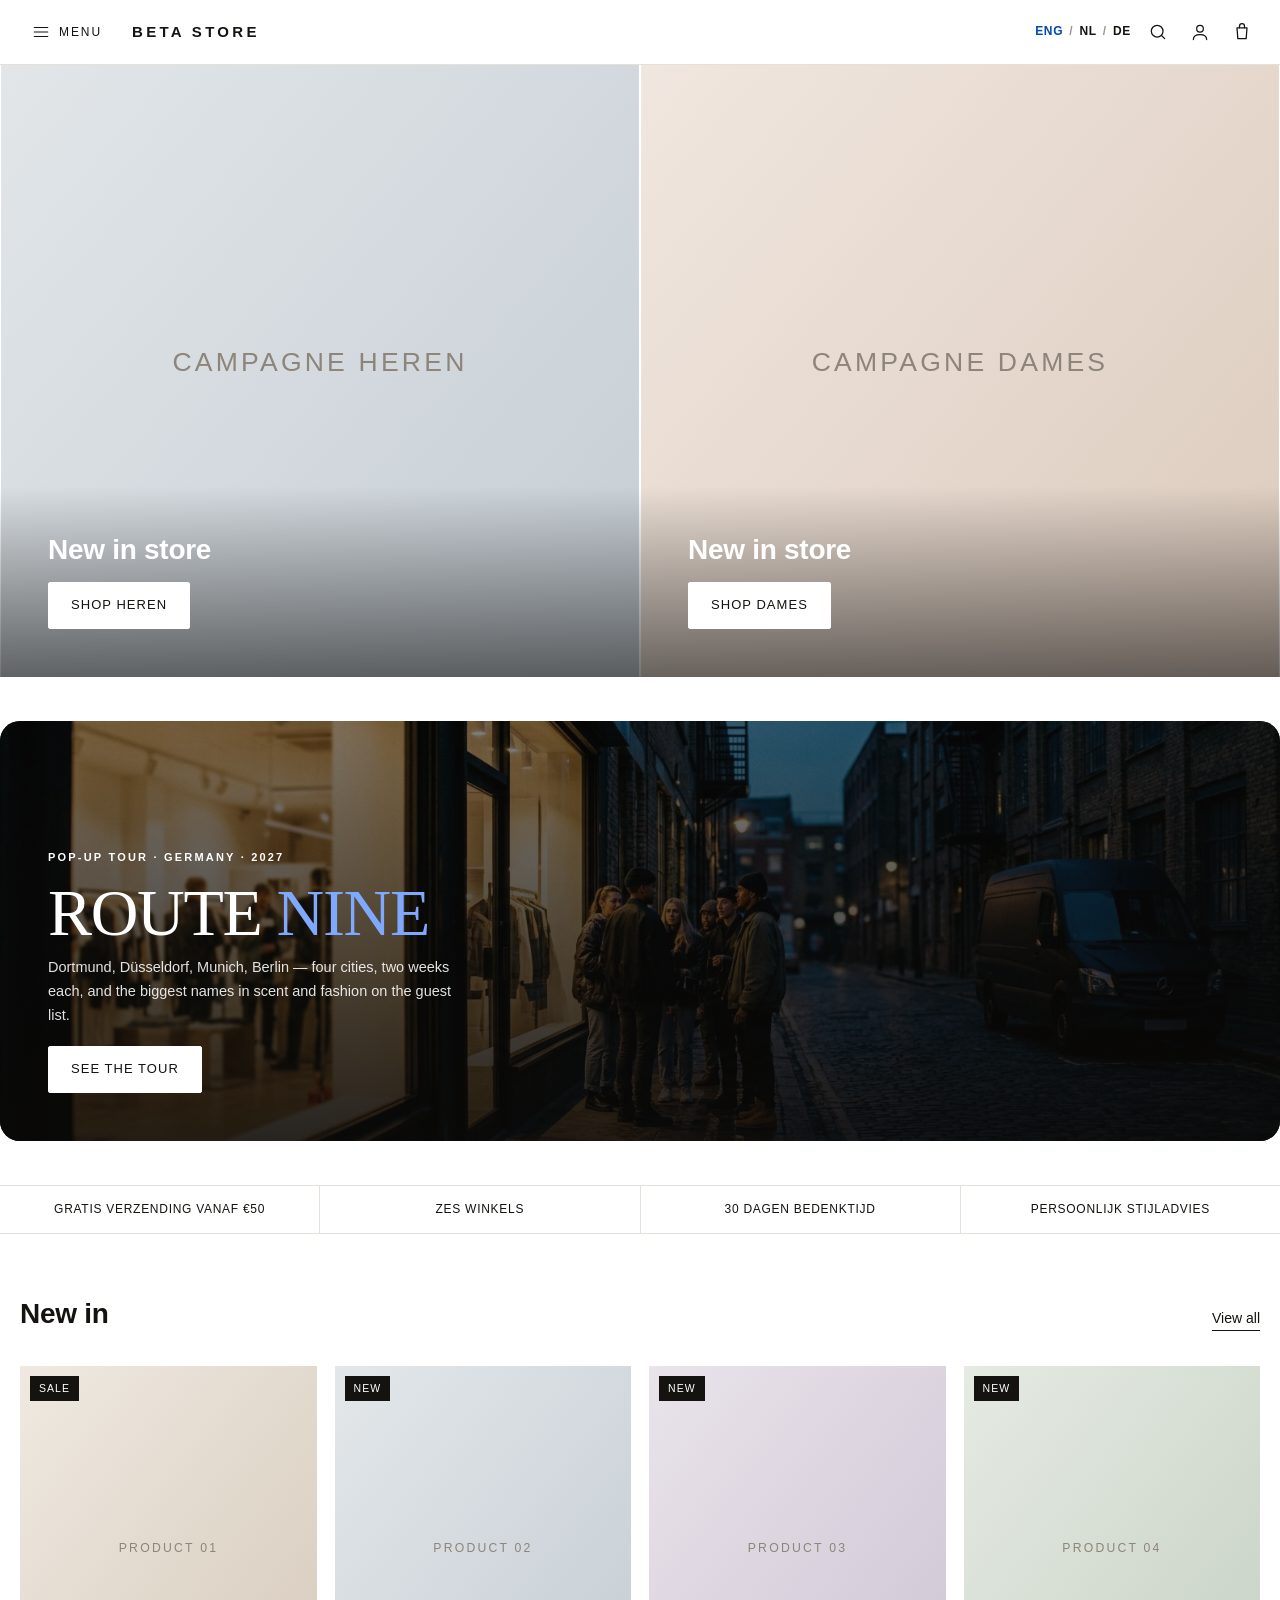
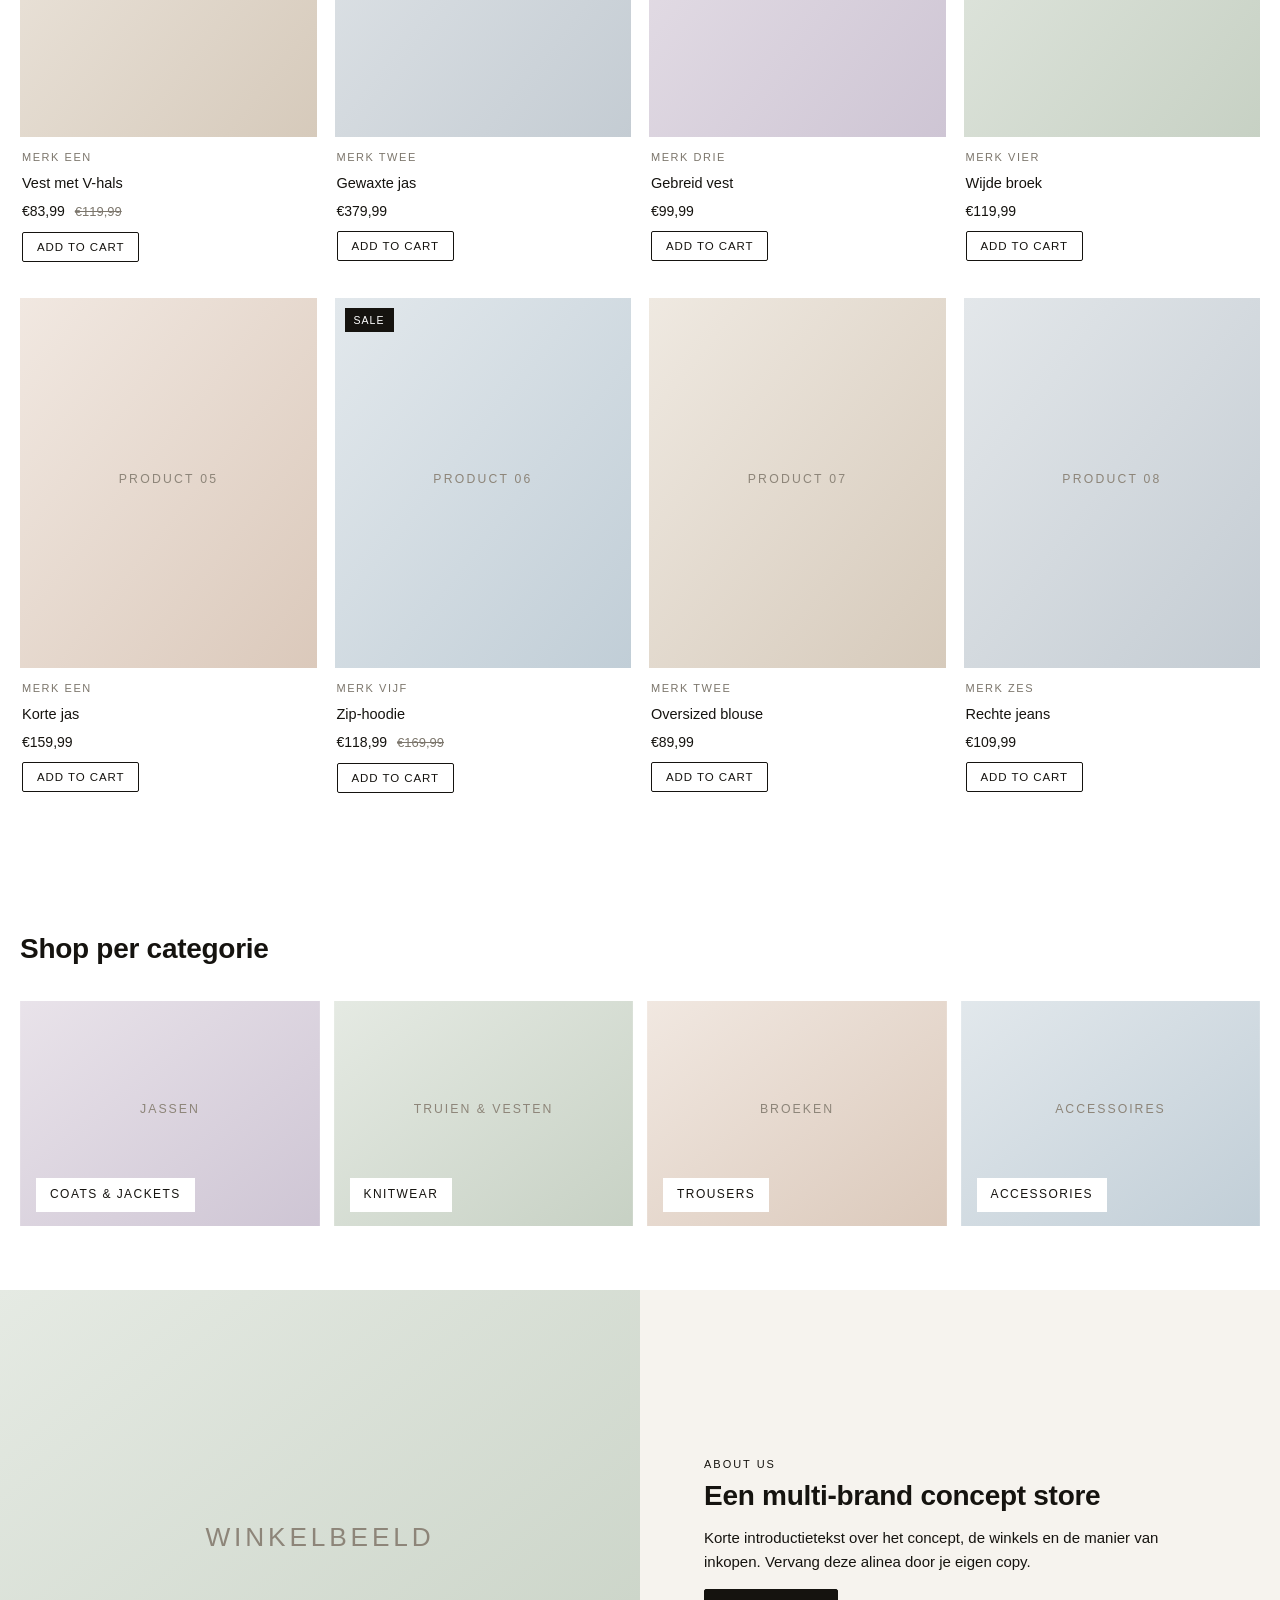
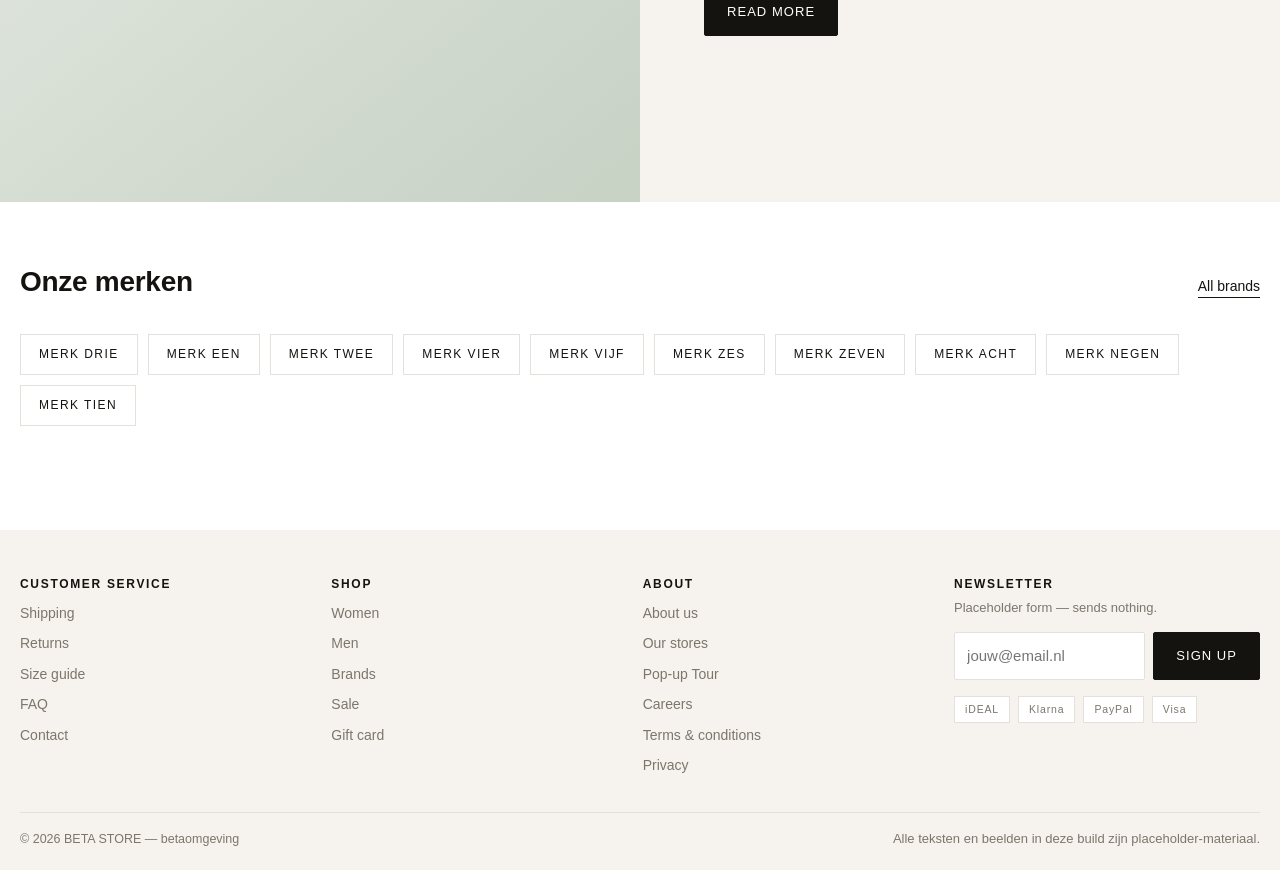
==== commit 8223e996: "Add ROUTE NINE pop-up tour page + EN/NL/DE language switcher - event.html: Germany pop-up tour conce" ====
--- a/index.html
+++ b/index.html
@@ -32,13 +32,13 @@
       </button>
     </div>
   </div>
-  <nav class="nav"><div class="nav__item has-mega"><a class="nav__link" href="collection.html?c=dames">Dames</a><div class="mega"><div class="mega__inner"><div class="mega__col"><h5>Nieuw binnen</h5><a href="collection.html">New in dames</a><a href="collection.html">Net binnen</a><a href="collection.html">Preorder</a></div><div class="mega__col"><h5>Kleding</h5><a href="collection.html">Jassen</a><a href="collection.html">Truien & vesten</a><a href="collection.html">Tops & blouses</a><a href="collection.html">Jurken & rokken</a><a href="collection.html">Broeken</a><a href="collection.html">Jeans</a></div><div class="mega__col"><h5>Accessoires</h5><a href="collection.html">Tassen</a><a href="collection.html">Sieraden</a><a href="collection.html">Riemen</a><a href="collection.html">Sjaals</a><a href="collection.html">Mutsen</a></div><div class="mega__col"><h5>Schoenen</h5><a href="collection.html">Sneakers</a><a href="collection.html">Laarzen</a><a href="collection.html">Loafers</a></div><a class="mega__promo" href="collection.html"><img src="data:image/svg+xml;utf8,%3Csvg%20xmlns%3D%22http%3A//www.w3.org/2000/svg%22%20viewBox%3D%220%200%20600%20400%22%3E%3Cdefs%3E%3ClinearGradient%20id%3D%22g%22%20x1%3D%220%22%20y1%3D%220%22%20x2%3D%221%22%20y2%3D%221%22%3E%3Cstop%20offset%3D%220%22%20stop-color%3D%22%23e9e3ea%22/%3E%3Cstop%20offset%3D%221%22%20stop-color%3D%22%23cec5d4%22/%3E%3C/linearGradient%3E%3C/defs%3E%3Crect%20width%3D%22600%22%20height%3D%22400%22%20fill%3D%22url%28%23g%29%22/%3E%3Ctext%20x%3D%2250%25%22%20y%3D%2250%25%22%20text-anchor%3D%22middle%22%20font-family%3D%22Helvetica%2CArial%22%20font-size%3D%2225%22%20fill%3D%22%238d8579%22%20letter-spacing%3D%226%22%3ECAMPAGNE%3C/text%3E%3C/svg%3E" alt=""><span>Bekijk de nieuwe collectie</span></a></div></div></div><div class="nav__item has-mega"><a class="nav__link" href="collection.html?c=heren">Heren</a><div class="mega"><div class="mega__inner"><div class="mega__col"><h5>Nieuw binnen</h5><a href="collection.html">New in heren</a><a href="collection.html">Net binnen</a><a href="collection.html">Preorder</a></div><div class="mega__col"><h5>Kleding</h5><a href="collection.html">Jassen</a><a href="collection.html">Truien & vesten</a><a href="collection.html">Overhemden</a><a href="collection.html">T-shirts</a><a href="collection.html">Broeken</a><a href="collection.html">Jeans</a></div><div class="mega__col"><h5>Accessoires</h5><a href="collection.html">Tassen</a><a href="collection.html">Riemen</a><a href="collection.html">Mutsen</a><a href="collection.html">Sokken</a></div><div class="mega__col"><h5>Schoenen</h5><a href="collection.html">Sneakers</a><a href="collection.html">Boots</a><a href="collection.html">Nette schoenen</a></div><a class="mega__promo" href="collection.html"><img src="data:image/svg+xml;utf8,%3Csvg%20xmlns%3D%22http%3A//www.w3.org/2000/svg%22%20viewBox%3D%220%200%20600%20400%22%3E%3Cdefs%3E%3ClinearGradient%20id%3D%22g%22%20x1%3D%220%22%20y1%3D%220%22%20x2%3D%221%22%20y2%3D%221%22%3E%3Cstop%20offset%3D%220%22%20stop-color%3D%22%23e9e3ea%22/%3E%3Cstop%20offset%3D%221%22%20stop-color%3D%22%23cec5d4%22/%3E%3C/linearGradient%3E%3C/defs%3E%3Crect%20width%3D%22600%22%20height%3D%22400%22%20fill%3D%22url%28%23g%29%22/%3E%3Ctext%20x%3D%2250%25%22%20y%3D%2250%25%22%20text-anchor%3D%22middle%22%20font-family%3D%22Helvetica%2CArial%22%20font-size%3D%2225%22%20fill%3D%22%238d8579%22%20letter-spacing%3D%226%22%3ECAMPAGNE%3C/text%3E%3C/svg%3E" alt=""><span>Bekijk de nieuwe collectie</span></a></div></div></div><div class="nav__item"><a class="nav__link" href="brands.html">Merken</a></div><div class="nav__item"><a class="nav__link" href="collection.html?c=sale">Sale</a></div><div class="nav__item"><a class="nav__link" href="stores.html">Winkels</a></div><div class="nav__item"><a class="nav__link" href="about.html">Over ons</a></div></nav>
+  <nav class="nav"><div class="nav__item has-mega"><a class="nav__link" href="collection.html?c=dames">Dames</a><div class="mega"><div class="mega__inner"><div class="mega__col"><h5>Nieuw binnen</h5><a href="collection.html">New in dames</a><a href="collection.html">Net binnen</a><a href="collection.html">Preorder</a></div><div class="mega__col"><h5>Kleding</h5><a href="collection.html">Jassen</a><a href="collection.html">Truien & vesten</a><a href="collection.html">Tops & blouses</a><a href="collection.html">Jurken & rokken</a><a href="collection.html">Broeken</a><a href="collection.html">Jeans</a></div><div class="mega__col"><h5>Accessoires</h5><a href="collection.html">Tassen</a><a href="collection.html">Sieraden</a><a href="collection.html">Riemen</a><a href="collection.html">Sjaals</a><a href="collection.html">Mutsen</a></div><div class="mega__col"><h5>Schoenen</h5><a href="collection.html">Sneakers</a><a href="collection.html">Laarzen</a><a href="collection.html">Loafers</a></div><a class="mega__promo" href="collection.html"><img src="data:image/svg+xml;utf8,%3Csvg%20xmlns%3D%22http%3A//www.w3.org/2000/svg%22%20viewBox%3D%220%200%20600%20400%22%3E%3Cdefs%3E%3ClinearGradient%20id%3D%22g%22%20x1%3D%220%22%20y1%3D%220%22%20x2%3D%221%22%20y2%3D%221%22%3E%3Cstop%20offset%3D%220%22%20stop-color%3D%22%23e9e3ea%22/%3E%3Cstop%20offset%3D%221%22%20stop-color%3D%22%23cec5d4%22/%3E%3C/linearGradient%3E%3C/defs%3E%3Crect%20width%3D%22600%22%20height%3D%22400%22%20fill%3D%22url%28%23g%29%22/%3E%3Ctext%20x%3D%2250%25%22%20y%3D%2250%25%22%20text-anchor%3D%22middle%22%20font-family%3D%22Helvetica%2CArial%22%20font-size%3D%2225%22%20fill%3D%22%238d8579%22%20letter-spacing%3D%226%22%3ECAMPAGNE%3C/text%3E%3C/svg%3E" alt=""><span>Bekijk de nieuwe collectie</span></a></div></div></div><div class="nav__item has-mega"><a class="nav__link" href="collection.html?c=heren">Heren</a><div class="mega"><div class="mega__inner"><div class="mega__col"><h5>Nieuw binnen</h5><a href="collection.html">New in heren</a><a href="collection.html">Net binnen</a><a href="collection.html">Preorder</a></div><div class="mega__col"><h5>Kleding</h5><a href="collection.html">Jassen</a><a href="collection.html">Truien & vesten</a><a href="collection.html">Overhemden</a><a href="collection.html">T-shirts</a><a href="collection.html">Broeken</a><a href="collection.html">Jeans</a></div><div class="mega__col"><h5>Accessoires</h5><a href="collection.html">Tassen</a><a href="collection.html">Riemen</a><a href="collection.html">Mutsen</a><a href="collection.html">Sokken</a></div><div class="mega__col"><h5>Schoenen</h5><a href="collection.html">Sneakers</a><a href="collection.html">Boots</a><a href="collection.html">Nette schoenen</a></div><a class="mega__promo" href="collection.html"><img src="data:image/svg+xml;utf8,%3Csvg%20xmlns%3D%22http%3A//www.w3.org/2000/svg%22%20viewBox%3D%220%200%20600%20400%22%3E%3Cdefs%3E%3ClinearGradient%20id%3D%22g%22%20x1%3D%220%22%20y1%3D%220%22%20x2%3D%221%22%20y2%3D%221%22%3E%3Cstop%20offset%3D%220%22%20stop-color%3D%22%23e9e3ea%22/%3E%3Cstop%20offset%3D%221%22%20stop-color%3D%22%23cec5d4%22/%3E%3C/linearGradient%3E%3C/defs%3E%3Crect%20width%3D%22600%22%20height%3D%22400%22%20fill%3D%22url%28%23g%29%22/%3E%3Ctext%20x%3D%2250%25%22%20y%3D%2250%25%22%20text-anchor%3D%22middle%22%20font-family%3D%22Helvetica%2CArial%22%20font-size%3D%2225%22%20fill%3D%22%238d8579%22%20letter-spacing%3D%226%22%3ECAMPAGNE%3C/text%3E%3C/svg%3E" alt=""><span>Bekijk de nieuwe collectie</span></a></div></div></div><div class="nav__item"><a class="nav__link" href="brands.html">Merken</a></div><div class="nav__item"><a class="nav__link" href="collection.html?c=sale">Sale</a></div><div class="nav__item"><a class="nav__link" href="stores.html">Winkels</a></div><div class="nav__item"><a class="nav__link" href="event.html">Pop-up Tour</a></div><div class="nav__item"><a class="nav__link" href="about.html">Over ons</a></div></nav>
 </header>
 
 <div class="drawer" id="menu" hidden>
   <div class="drawer__panel drawer__panel--left">
     <div class="drawer__head"><strong>Menu</strong><button class="icon-btn" data-close>&times;</button></div>
-    <nav class="drawer__nav"><details><summary>Dames</summary><div class="drawer__sub"><a href="collection.html?c=dames"><strong>Alles in Dames</strong></a><a href="collection.html">New in dames</a><a href="collection.html">Net binnen</a><a href="collection.html">Preorder</a><a href="collection.html">Jassen</a><a href="collection.html">Truien & vesten</a><a href="collection.html">Tops & blouses</a><a href="collection.html">Jurken & rokken</a><a href="collection.html">Broeken</a><a href="collection.html">Jeans</a><a href="collection.html">Tassen</a><a href="collection.html">Sieraden</a><a href="collection.html">Riemen</a><a href="collection.html">Sjaals</a><a href="collection.html">Mutsen</a><a href="collection.html">Sneakers</a><a href="collection.html">Laarzen</a><a href="collection.html">Loafers</a></div></details><details><summary>Heren</summary><div class="drawer__sub"><a href="collection.html?c=heren"><strong>Alles in Heren</strong></a><a href="collection.html">New in heren</a><a href="collection.html">Net binnen</a><a href="collection.html">Preorder</a><a href="collection.html">Jassen</a><a href="collection.html">Truien & vesten</a><a href="collection.html">Overhemden</a><a href="collection.html">T-shirts</a><a href="collection.html">Broeken</a><a href="collection.html">Jeans</a><a href="collection.html">Tassen</a><a href="collection.html">Riemen</a><a href="collection.html">Mutsen</a><a href="collection.html">Sokken</a><a href="collection.html">Sneakers</a><a href="collection.html">Boots</a><a href="collection.html">Nette schoenen</a></div></details><a class="drawer__top" href="brands.html">Merken</a><a class="drawer__top" href="collection.html?c=sale">Sale</a><a class="drawer__top" href="stores.html">Winkels</a><a class="drawer__top" href="about.html">Over ons</a></nav>
+    <nav class="drawer__nav"><details><summary>Dames</summary><div class="drawer__sub"><a href="collection.html?c=dames"><strong>Alles in Dames</strong></a><a href="collection.html">New in dames</a><a href="collection.html">Net binnen</a><a href="collection.html">Preorder</a><a href="collection.html">Jassen</a><a href="collection.html">Truien & vesten</a><a href="collection.html">Tops & blouses</a><a href="collection.html">Jurken & rokken</a><a href="collection.html">Broeken</a><a href="collection.html">Jeans</a><a href="collection.html">Tassen</a><a href="collection.html">Sieraden</a><a href="collection.html">Riemen</a><a href="collection.html">Sjaals</a><a href="collection.html">Mutsen</a><a href="collection.html">Sneakers</a><a href="collection.html">Laarzen</a><a href="collection.html">Loafers</a></div></details><details><summary>Heren</summary><div class="drawer__sub"><a href="collection.html?c=heren"><strong>Alles in Heren</strong></a><a href="collection.html">New in heren</a><a href="collection.html">Net binnen</a><a href="collection.html">Preorder</a><a href="collection.html">Jassen</a><a href="collection.html">Truien & vesten</a><a href="collection.html">Overhemden</a><a href="collection.html">T-shirts</a><a href="collection.html">Broeken</a><a href="collection.html">Jeans</a><a href="collection.html">Tassen</a><a href="collection.html">Riemen</a><a href="collection.html">Mutsen</a><a href="collection.html">Sokken</a><a href="collection.html">Sneakers</a><a href="collection.html">Boots</a><a href="collection.html">Nette schoenen</a></div></details><a class="drawer__top" href="brands.html">Merken</a><a class="drawer__top" href="collection.html?c=sale">Sale</a><a class="drawer__top" href="stores.html">Winkels</a><a class="drawer__top" href="event.html">Pop-up Tour</a><a class="drawer__top" href="about.html">Over ons</a></nav>
   </div>
 </div>
 
@@ -74,6 +74,16 @@
     <div class="hero-card__copy"><h2>New in store</h2><span class="btn btn--light">Shop dames</span></div>
   </a>
 </section>
+
+<a class="tour-teaser" href="event.html">
+  <img src="img/tour/hero.jpg" alt="">
+  <div class="tour-teaser__copy">
+    <p class="tour-eyebrow">Pop-up tour &middot; Germany &middot; 2027</p>
+    <h2>ROUTE <span>NINE</span></h2>
+    <p>Dortmund, D&uuml;sseldorf, M&uuml;nchen, Berlijn &mdash; vier steden, twee weken per stad, en de grootste namen uit geur en mode op de gastenlijst.</p>
+    <span class="btn btn--light">Bekijk de tour</span>
+  </div>
+</a>
 
 <section class="usp">
   <div>Gratis verzending vanaf &euro;50</div><div>Zes winkels</div>
@@ -234,7 +244,7 @@
       <a href="brands.html">Merken</a><a href="collection.html?c=sale">Sale</a>
       <a href="#">Cadeaubon</a></div>
     <div><h4>Over</h4>
-      <a href="about.html">Over ons</a><a href="stores.html">Onze winkels</a>
+      <a href="about.html">Over ons</a><a href="stores.html">Onze winkels</a><a href="event.html">Pop-up Tour</a>
       <a href="#">Werken bij</a><a href="#">Algemene voorwaarden</a><a href="#">Privacy</a></div>
     <div class="ftr__news"><h4>Nieuwsbrief</h4>
       <p class="muted small">Placeholder-formulier — verstuurt niets.</p>
@@ -252,6 +262,7 @@
 </footer>
 
 <script src="js/data.js"></script>
+<script src="js/i18n.js"></script>
 <script src="js/app.js"></script>
 </body>
 </html>
--- a/css/style.css
+++ b/css/style.css
@@ -24,25 +24,17 @@
 .link{border-bottom:1px solid currentColor;font-size:14px}
 code{background:var(--sand);padding:1px 5px;border-radius:var(--r);font-size:13px}
 
-/* ---------- beta-vlag ---------- */
-.beta-flag{
-  background:#ffd84d;color:#3a2f00;text-align:center;
-  font-size:11px;letter-spacing:.14em;text-transform:uppercase;padding:5px 10px;font-weight:600;
-}
-
-/* ---------- announcement ---------- */
-.ann{background:var(--ink);color:#fff;overflow:hidden;font-size:11.5px;letter-spacing:.14em;text-transform:uppercase}
-.ann__track{display:flex;gap:64px;white-space:nowrap;padding:9px 0;animation:marq 34s linear infinite}
-.ann__item{flex:0 0 auto}
-@keyframes marq{to{transform:translateX(-50%)}}
-@media (prefers-reduced-motion:reduce){.ann__track{animation:none;justify-content:center}}
+/* ---------- verwijderd: gele beta-vlag ---------- */
+.beta-flag{display:none!important}
+
+/* ---------- verwijderd: scrollende announcement-balk ---------- */
+.ann{display:none!important}
 
 /* ---------- header ---------- */
 .hdr{position:sticky;top:0;z-index:40;background:#fff;border-bottom:1px solid var(--line)}
 .hdr__inner{max-width:var(--max);margin:0 auto;padding:14px 20px;display:flex;align-items:center;gap:18px}
 .logo{font-weight:700;letter-spacing:.22em;font-size:15px;white-space:nowrap}
 .hdr__actions{display:flex;gap:6px;margin-left:auto;align-items:center}
-.hdr__burger{display:none}
 .icon-btn{
   background:none;border:0;padding:8px;cursor:pointer;color:inherit;
   display:inline-flex;align-items:center;justify-content:center;position:relative;border-radius:var(--r);
@@ -54,42 +46,44 @@
   min-width:16px;height:16px;border-radius:9px;display:grid;place-items:center;padding:0 4px;
 }
 
-/* ---------- hoofdnavigatie + megamenu ---------- */
-.nav{
-  max-width:var(--max);margin:0 auto;display:flex;justify-content:center;
-  gap:38px;padding:0 20px;border-top:1px solid var(--line);flex-wrap:wrap;
-}
-.nav__item{position:relative}
-.nav__link{display:block;font-size:13.5px;letter-spacing:.06em;padding:13px 2px;border-bottom:2px solid transparent}
-.nav__link:hover,.nav__link.is-active{border-color:var(--ink)}
-.mega{
-  position:absolute;top:100%;left:50%;transform:translate(-50%,8px);
-  background:#fff;border:1px solid var(--line);
-  box-shadow:0 22px 42px -22px rgba(0,0,0,.28);
-  opacity:0;visibility:hidden;transition:.18s ease;z-index:50;
-  width:max-content;max-width:calc(100vw - 32px);
-}
-.has-mega:hover .mega{opacity:1;visibility:visible;transform:translate(-50%,0)}
-.mega__inner{display:flex;gap:48px;padding:26px 30px;align-items:flex-start}
-.mega__col{min-width:150px}
-.mega__col h5{margin:0 0 10px;font-size:11px;letter-spacing:.16em;text-transform:uppercase;color:var(--muted)}
-.mega__col a{display:block;font-size:13.5px;padding:5px 0;color:#3c372f}
-.mega__col a:hover{color:var(--ink);text-decoration:underline}
-.mega__promo{display:flex;flex-direction:column;gap:10px;width:190px}
-.mega__promo img{aspect-ratio:3/2;object-fit:cover}
-.mega__promo span{font-size:11.5px;letter-spacing:.12em;text-transform:uppercase;border-bottom:1px solid currentColor;width:max-content}
-
-/* ---------- drawers ---------- */
-.drawer{position:fixed;inset:0;z-index:60;background:rgba(0,0,0,.35)}
+/* ---------- navigatie ---------- */
+.hdr__burger{display:none!important}
+.nav{display:none!important}
+
+.menu-btn{
+  display:inline-flex;align-items:center;gap:9px;background:none;border:0;
+  padding:8px 12px;cursor:pointer;color:inherit;font-family:inherit;
+  font-size:12px;letter-spacing:.16em;text-transform:uppercase;border-radius:var(--r);
+}
+.menu-btn:hover{background:var(--sand)}
+.menu-btn svg{width:18px;height:18px;fill:none;stroke:currentColor;stroke-width:1.5;stroke-linecap:round;stroke-linejoin:round}
+
+/* ---------- drawers (met slide-animatie) ---------- */
+.drawer{position:fixed;inset:0;z-index:60;background:rgba(0,0,0,.35);animation:drawerFadeIn .25s ease}
 .drawer[hidden]{display:none}
+.drawer.is-closing{animation:drawerFadeOut .25s ease forwards}
 .drawer__panel{position:absolute;background:#fff;display:flex;flex-direction:column;padding:18px;gap:14px;max-width:100%}
-.drawer__panel--right{top:0;right:0;bottom:0;width:400px}
+.drawer__panel--nav{
+  top:0;left:0;bottom:0;width:min(420px,100%);
+  animation:drawerInLeft .32s cubic-bezier(.22,.61,.36,1);
+}
+.drawer__panel--nav.is-closing{animation:drawerOutLeft .28s cubic-bezier(.4,0,.6,1) forwards}
+.drawer__panel--right{
+  top:0;right:0;bottom:0;width:400px;
+  animation:drawerInRight .32s cubic-bezier(.22,.61,.36,1);
+}
+.drawer__panel--right.is-closing{animation:drawerOutRight .28s cubic-bezier(.4,0,.6,1) forwards}
+.drawer__panel--top{
+  top:0;left:0;right:0;max-height:80vh;
+  animation:drawerInDown .3s cubic-bezier(.22,.61,.36,1);
+}
+.drawer__panel--top.is-closing{animation:drawerOutUp .26s ease forwards}
 .drawer__panel--left{top:0;left:0;bottom:0;width:320px}
-.drawer__panel--top{top:0;left:0;right:0;max-height:80vh}
 .drawer__head{display:flex;justify-content:space-between;align-items:center;border-bottom:1px solid var(--line);padding-bottom:12px}
 .drawer__head .icon-btn{font-size:24px;line-height:1}
 .drawer__nav{display:flex;flex-direction:column;overflow:auto}
 .drawer__nav a{padding:12px 0;border-bottom:1px solid var(--line)}
+.drawer__nav a.is-active{font-weight:600}
 .drawer__nav details{border-top:0;border-bottom:1px solid var(--line);padding:0}
 .drawer__nav summary{padding:13px 0}
 .drawer__sub{display:flex;flex-direction:column;padding:2px 0 12px}
@@ -99,6 +93,17 @@
 .search-results{overflow:auto;display:flex;flex-direction:column;gap:10px}
 .sr{display:flex;gap:12px;align-items:center}
 .sr img{width:48px;height:60px;object-fit:cover}
+@keyframes drawerFadeIn{from{opacity:0}}
+@keyframes drawerFadeOut{to{opacity:0}}
+@keyframes drawerInLeft{from{transform:translateX(-100%)}}
+@keyframes drawerOutLeft{to{transform:translateX(-100%)}}
+@keyframes drawerInRight{from{transform:translateX(100%)}}
+@keyframes drawerOutRight{to{transform:translateX(100%)}}
+@keyframes drawerInDown{from{transform:translateY(-100%)}}
+@keyframes drawerOutUp{to{transform:translateY(-100%)}}
+@media (prefers-reduced-motion:reduce){
+  .drawer,.drawer__panel{animation:none!important}
+}
 
 /* ---------- buttons ---------- */
 .btn{
@@ -250,11 +255,104 @@
 /* ---------- toast ---------- */
 .toast{position:fixed;left:50%;bottom:24px;transform:translateX(-50%);background:var(--ink);color:#fff;padding:12px 20px;border-radius:var(--r);font-size:13px;z-index:90}
 
+/* ---------- about us (innovate and inspire) ---------- */
+.about-page{max-width:1080px;margin:0 auto;padding:clamp(24px,4vw,40px) 20px clamp(48px,6vw,72px)}
+.about-top{display:flex;justify-content:space-between;align-items:flex-start;gap:20px;margin-bottom:26px}
+.about-title{font-family:Georgia,"Times New Roman",serif;font-size:clamp(30px,4vw,44px);font-weight:500;letter-spacing:-.015em;line-height:1.1;margin:0 0 6px}
+.about-sub{font-size:11px;font-weight:700;letter-spacing:.18em;text-transform:uppercase;color:var(--ink)}
+.lang-switch{display:inline-flex;align-items:center;gap:3px;font-size:12px;font-weight:600;letter-spacing:.06em}
+.lang-switch a{color:var(--ink);padding:2px 3px;text-decoration:none}
+.lang-switch a.is-active{color:#004aad;font-weight:700}
+.lang-switch span{color:#9e978c;user-select:none}
+
+.about-card-blue{
+  background:#004aad;color:#fff;border-radius:16px;padding:clamp(22px,4vw,44px);
+  display:grid;grid-template-columns:1.05fr 1fr;gap:clamp(20px,3.5vw,40px);
+  align-items:center;margin-bottom:clamp(40px,5.5vw,64px);
+}
+.about-card-blue h2{font-family:Georgia,"Times New Roman",serif;font-size:clamp(26px,3.2vw,38px);font-weight:500;color:#fff;margin:0 0 14px;letter-spacing:-.01em;line-height:1.15}
+.about-card-blue p{font-size:clamp(13px,1.05vw,14.5px);line-height:1.65;color:rgba(255,255,255,.92);margin:0}
+.about-media-frame{border-radius:14px;overflow:hidden;background:#004aad;display:flex;aspect-ratio:4/3}
+.about-media-frame img{width:100%;height:100%;object-fit:cover;display:block;border-radius:14px}
+
+.about-split{
+  display:grid;grid-template-columns:1.05fr 1fr;gap:clamp(20px,3.5vw,40px);
+  align-items:center;margin-bottom:clamp(48px,6vw,72px);
+}
+.about-split h2{font-family:Georgia,"Times New Roman",serif;font-size:clamp(24px,2.8vw,34px);font-weight:500;margin:0 0 14px;letter-spacing:-.01em}
+.about-split p{font-size:clamp(13px,1.05vw,14.5px);line-height:1.65;color:#3c372f;margin:0}
+
+.about-gallery{
+  display:grid;grid-template-columns:repeat(3,1fr);gap:clamp(10px,1.4vw,16px);
+  margin-bottom:clamp(52px,6.5vw,80px);align-items:stretch;
+}
+.about-gal-col{display:flex;flex-direction:column;gap:clamp(10px,1.4vw,16px);height:100%}
+.media-card{
+  position:relative;border-radius:14px;overflow:hidden;background:var(--sand);
+  flex:1;min-height:130px;display:flex;align-items:center;justify-content:center;
+}
+.media-card--tall{min-height:100%}
+.media-card img{width:100%;height:100%;object-fit:cover;display:block}
+.media-player{
+  position:absolute;left:10px;right:10px;bottom:10px;z-index:2;
+  padding:4px 6px;
+}
+.media-scrubber{
+  position:relative;width:100%;height:12px;display:flex;align-items:center;
+  cursor:pointer;margin-bottom:4px;
+}
+.media-scrubber__track{
+  position:relative;width:100%;height:2px;background:rgba(0,0,0,.35);border-radius:2px;
+}
+.media-scrubber__thumb{
+  position:absolute;top:50%;transform:translate(-50%,-50%);
+  width:7px;height:7px;background:#15130f;border-radius:50%;
+  box-shadow:0 0 0 1.5px rgba(255,255,255,.9);
+}
+.media-controls{display:flex;justify-content:center;align-items:center;gap:14px}
+.media-btn{
+  background:none;border:0;padding:2px;cursor:pointer;color:#15130f;
+  display:inline-flex;align-items:center;justify-content:center;opacity:.88;
+  transition:opacity .15s,transform .1s;
+}
+.media-btn:hover{opacity:1;transform:scale(1.1)}
+.media-btn svg{width:13px;height:13px;fill:currentColor}
+.media-btn--play svg{width:18px;height:18px}
+
+.about-owners-title{
+  font-family:Georgia,"Times New Roman",serif;font-size:clamp(28px,3.4vw,40px);
+  font-weight:500;margin:0 0 clamp(24px,3vw,36px);letter-spacing:-.01em;line-height:1.15;
+}
+.owner-entry{margin-bottom:clamp(36px,4.5vw,56px)}
+.owner-name{
+  font-family:Georgia,"Times New Roman",serif;font-size:clamp(20px,2.2vw,26px);
+  font-weight:500;margin:0 0 12px;color:var(--ink);
+}
+.owner-grid{
+  display:grid;grid-template-columns:1fr 1fr;gap:clamp(16px,2.4vw,28px);
+  align-items:stretch;
+}
+.owner-card{
+  background:#004aad;border-radius:16px;padding:clamp(22px,3.5vw,36px);
+  color:#fff;display:flex;flex-direction:column;justify-content:center;
+}
+.owner-card h4{
+  font-family:Georgia,"Times New Roman",serif;font-size:clamp(17px,1.6vw,21px);
+  font-weight:500;color:#fff;margin:0 0 12px;
+}
+.owner-lead{
+  font-size:clamp(12.5px,1vw,14px);line-height:1.55;font-weight:500;
+  color:rgba(255,255,255,.95);margin:0 0 12px;
+}
+.owner-body{
+  font-size:clamp(12px,.95vw,13.5px);line-height:1.55;
+  color:rgba(255,255,255,.82);margin:0;
+}
+.owner-media{border-radius:16px;overflow:hidden;background:#fff;display:flex}
+.owner-media img{width:100%;height:100%;object-fit:cover;display:block;border-radius:16px}
+
 /* ---------- responsive ---------- */
 @media (max-width:1000px){
-  .nav{display:none}
-  .hdr__burger{display:inline-flex}
-  .logo{margin-inline:auto}
   .grid,.tiles,.brand-grid{grid-template-columns:repeat(3,1fr)}
   .stores{grid-template-columns:repeat(2,1fr)}
   .pdp{grid-template-columns:1fr}
@@ -262,10 +360,193 @@
   .ftr__grid{grid-template-columns:repeat(2,1fr)}
   .usp{grid-template-columns:repeat(2,1fr)}
 }
+@media (max-width:768px){
+  .about-card-blue{grid-template-columns:1fr;gap:18px;padding:20px}
+  .about-split{grid-template-columns:1fr;gap:18px}
+  .owner-grid{grid-template-columns:1fr;gap:16px}
+}
 @media (max-width:640px){
   .grid,.tiles,.brand-grid,.stores{grid-template-columns:repeat(2,1fr)}
   .auth{grid-template-columns:1fr;gap:28px}
   .hero-split{grid-template-columns:1fr}
   .pdp__media{grid-template-columns:1fr}
-  .drawer__panel--right{width:100%}
-}
+  .drawer__panel--right,.drawer__panel--nav{width:100%}
+  .menu-btn span{display:none}
+  .menu-btn{padding:8px}
+}
+@media (max-width:560px){
+  .about-gallery{grid-template-columns:1fr;gap:12px}
+  .about-gal-col{display:grid;grid-template-columns:1fr 1fr;gap:10px}
+  .media-card--tall{grid-column:span 2;min-height:220px}
+}
+
+/* ================================================================
+   ROUTE NINE — pop-up tour (event.html)
+   ================================================================ */
+.lang-switch--hdr{margin-right:4px}
+.lang-switch__item{cursor:pointer}
+
+.tour-hero{position:relative;min-height:min(78vh,680px);display:flex;align-items:flex-end;overflow:hidden;background:#0d0c0a}
+.tour-hero__bg{position:absolute;inset:0;width:100%;height:100%;object-fit:cover;opacity:.62}
+.tour-hero::after{content:"";position:absolute;inset:0;background:linear-gradient(180deg,rgba(10,9,8,.55) 0%,rgba(10,9,8,.15) 35%,rgba(10,9,8,.88) 100%)}
+.tour-hero__inner{position:relative;z-index:2;max-width:1080px;margin:0 auto;width:100%;padding:clamp(40px,8vw,80px) 20px clamp(32px,5vw,56px);color:#fff}
+.tour-eyebrow{text-transform:uppercase;letter-spacing:.2em;font-size:11px;font-weight:700;margin:0 0 14px;color:inherit}
+.tour-title{font-family:Georgia,"Times New Roman",serif;font-weight:500;letter-spacing:-.02em;
+  font-size:clamp(46px,11vw,120px);line-height:.92;margin:0 0 10px;color:#fff}
+.tour-title span{color:#7fa8ff}
+.tour-sub{font-family:Georgia,"Times New Roman",serif;font-size:clamp(17px,2.2vw,26px);margin:0 0 16px;color:#fff}
+.tour-lede{max-width:60ch;font-size:clamp(14px,1.2vw,16px);line-height:1.7;color:rgba(255,255,255,.86);margin:0 0 20px}
+.tour-cities{display:flex;flex-wrap:wrap;gap:10px;align-items:center;font-size:11px;font-weight:700;
+  letter-spacing:.2em;text-transform:uppercase;color:#fff;margin-bottom:24px}
+.tour-cities i{color:#7fa8ff;font-style:normal}
+.tour-cta{display:flex;gap:12px;flex-wrap:wrap}
+.btn--outline-light{background:transparent;color:#fff;border:1px solid rgba(255,255,255,.55)}
+.btn--outline-light:hover{background:rgba(255,255,255,.12)}
+.tour-status{margin:22px 0 0;font-size:12px;color:rgba(255,255,255,.62);max-width:62ch}
+
+.tour-stats{display:grid;grid-template-columns:repeat(5,1fr);gap:1px;background:var(--line);border-bottom:1px solid var(--line)}
+.tour-stat{background:#fff;padding:clamp(16px,2.4vw,26px) 16px;text-align:center}
+.tour-stat strong{display:block;font-family:Georgia,"Times New Roman",serif;font-weight:500;
+  font-size:clamp(24px,3.2vw,38px);line-height:1;margin-bottom:6px}
+.tour-stat span{display:block;font-size:11px;letter-spacing:.12em;text-transform:uppercase;color:var(--muted)}
+
+.tour-page{max-width:1080px;margin:0 auto;padding:0 20px clamp(40px,6vw,72px)}
+.tour-section{padding:clamp(44px,6vw,80px) 0;border-bottom:1px solid var(--line)}
+.tour-section:last-child{border-bottom:0}
+.tour-section .tour-eyebrow{color:#004aad}
+.tour-h2{font-family:Georgia,"Times New Roman",serif;font-weight:500;letter-spacing:-.015em;
+  font-size:clamp(26px,3.6vw,42px);line-height:1.1;margin:0 0 18px;max-width:22ch}
+.tour-lede-dark{font-size:clamp(14px,1.15vw,16.5px);line-height:1.7;color:#3c372f;max-width:68ch;margin:0 0 28px}
+
+.idea-grid{display:grid;grid-template-columns:repeat(3,1fr);gap:clamp(14px,2vw,22px);margin-top:28px}
+.idea-card{background:var(--sand);border-radius:16px;padding:clamp(20px,2.6vw,28px)}
+.idea-card h3{font-family:Georgia,"Times New Roman",serif;font-weight:500;font-size:19px;margin:0 0 10px}
+.idea-card p{font-size:14px;line-height:1.65;color:#3c372f;margin:0}
+.tour-quote{margin:clamp(28px,4vw,44px) 0 0;padding:0 0 0 clamp(16px,2.4vw,28px);border-left:3px solid #004aad;
+  font-family:Georgia,"Times New Roman",serif;font-size:clamp(19px,2.4vw,28px);line-height:1.35;max-width:30ch}
+
+.stop{display:grid;grid-template-columns:minmax(0,420px) 1fr;gap:clamp(18px,3vw,40px);
+  padding:clamp(24px,3.5vw,40px) 0;border-top:1px solid var(--line);align-items:start}
+.stop:first-of-type{border-top:0}
+.stop__media{position:relative;border-radius:16px;overflow:hidden;background:var(--sand);aspect-ratio:4/3}
+.stop__media img{width:100%;height:100%;object-fit:cover}
+.stop__num{position:absolute;left:14px;top:12px;font-family:Georgia,"Times New Roman",serif;
+  font-size:40px;line-height:1;color:#fff;text-shadow:0 2px 14px rgba(0,0,0,.45)}
+.stop__head{display:flex;align-items:center;gap:12px;flex-wrap:wrap;margin-bottom:8px}
+.stop__head h3{font-family:Georgia,"Times New Roman",serif;font-weight:500;font-size:clamp(24px,3vw,34px);margin:0}
+.stop__badge{background:#004aad;color:#fff;border-radius:40px;padding:4px 12px;font-size:10.5px;
+  letter-spacing:.14em;text-transform:uppercase;font-weight:700}
+.stop__meta{display:flex;gap:14px;flex-wrap:wrap;align-items:baseline;margin-bottom:14px}
+.stop__dates{font-weight:600;font-size:14.5px}
+.stop__days{font-size:12px;letter-spacing:.1em;text-transform:uppercase;color:var(--muted)}
+.stop__hook{font-size:14.5px;line-height:1.7;color:#3c372f;margin:0 0 18px;max-width:62ch}
+.stop__specs{display:grid;grid-template-columns:auto 1fr;gap:6px 16px;margin:0 0 16px;font-size:13.5px}
+.stop__specs dt{font-size:10.5px;letter-spacing:.14em;text-transform:uppercase;color:var(--muted);padding-top:3px}
+.stop__specs dd{margin:0;color:#3c372f;line-height:1.55}
+.stop__night{background:var(--sand);border-radius:12px;padding:12px 14px;font-size:13.5px;line-height:1.55;margin:0 0 10px}
+.stop__note{font-size:12.5px;color:var(--muted);margin:0}
+
+.fmt-grid{display:grid;grid-template-columns:repeat(3,1fr);gap:clamp(12px,1.8vw,18px);margin-top:26px}
+.fmt-card{border:1px solid var(--line);border-radius:16px;padding:clamp(18px,2.4vw,26px);background:#fff}
+.fmt-card__num{font-family:Georgia,"Times New Roman",serif;font-size:13px;color:#004aad;letter-spacing:.1em}
+.fmt-card h3{font-family:Georgia,"Times New Roman",serif;font-weight:500;font-size:19px;margin:8px 0 10px}
+.fmt-card p{font-size:13.5px;line-height:1.65;color:#3c372f;margin:0}
+.fmt-media{display:grid;grid-template-columns:1fr 1fr;gap:clamp(12px,1.8vw,18px);margin-top:clamp(18px,2.4vw,26px)}
+.fmt-media figure{margin:0}
+.fmt-media img{border-radius:16px;aspect-ratio:3/2;object-fit:cover;width:100%}
+.fmt-media figcaption{font-size:12.5px;color:var(--muted);margin-top:8px}
+
+.wishlist-warn{background:#fff6e5;border:1px solid #f0dcb4;border-radius:14px;padding:14px 16px;
+  font-size:13.5px;line-height:1.6;color:#5c4a24;margin:0 0 28px}
+.tier{margin-bottom:clamp(26px,3.4vw,40px)}
+.tier__title{font-family:Georgia,"Times New Roman",serif;font-weight:500;font-size:21px;margin:0 0 4px}
+.tier__intro{font-size:13.5px;color:var(--muted);margin:0 0 16px;max-width:70ch}
+.tier__grid{display:grid;grid-template-columns:repeat(auto-fill,minmax(230px,1fr));gap:12px}
+.person{border:1px solid var(--line);border-radius:14px;padding:16px;display:flex;flex-direction:column;gap:6px;background:#fff}
+.person h4{font-size:15px;font-weight:600;margin:0}
+.person__meta{font-size:11px;letter-spacing:.1em;text-transform:uppercase;color:#004aad;font-weight:700}
+.person p{font-size:13px;line-height:1.55;color:#3c372f;margin:0}
+.person__status{margin-top:auto;padding-top:8px;font-size:11px;letter-spacing:.1em;text-transform:uppercase;color:var(--muted)}
+.offer{background:#004aad;color:#fff;border-radius:16px;padding:clamp(22px,3.2vw,34px);margin-top:10px}
+.offer h3{font-family:Georgia,"Times New Roman",serif;font-weight:500;color:#fff;font-size:22px;margin:0 0 14px}
+.offer ul{margin:0;padding-left:18px;display:grid;gap:9px}
+.offer li{font-size:14px;line-height:1.6;color:rgba(255,255,255,.92)}
+
+.week{border:1px solid var(--line);border-radius:16px;overflow:hidden}
+.week__row{display:grid;grid-template-columns:70px 130px 1fr;gap:10px;padding:13px 16px;border-top:1px solid var(--line);font-size:13.5px;align-items:baseline}
+.week__row:first-child{border-top:0}
+.week__row:nth-child(odd){background:#fcfbf9}
+.week__day{font-weight:700;text-transform:uppercase;letter-spacing:.1em;font-size:11.5px}
+.week__hours{color:#004aad;font-weight:600}
+.week__what{color:#3c372f}
+
+.target-grid{display:grid;grid-template-columns:repeat(3,1fr);gap:12px;margin-bottom:clamp(26px,3.4vw,40px)}
+.target{background:var(--sand);border-radius:14px;padding:18px}
+.target strong{display:block;font-family:Georgia,"Times New Roman",serif;font-weight:500;font-size:clamp(24px,3vw,34px);line-height:1}
+.target span{display:block;font-size:12.5px;color:var(--muted);margin-top:6px}
+.budget-h{font-family:Georgia,"Times New Roman",serif;font-weight:500;font-size:21px;margin:0 0 12px}
+table.budget{width:100%;border-collapse:collapse;font-size:14px;margin-bottom:12px}
+table.budget td{border-top:1px solid var(--line);padding:11px 0}
+table.budget td:last-child{text-align:right;font-variant-numeric:tabular-nums;white-space:nowrap}
+.budget__total td{font-weight:700;border-top:2px solid var(--ink)}
+
+.tour-section--blue{background:#004aad;color:#fff;border-radius:20px;padding:clamp(28px,4vw,52px);
+  margin:clamp(28px,4vw,48px) 0;border-bottom:0}
+.tour-section--blue .tour-eyebrow{color:#9ec0ff}
+.tour-section--blue .tour-h2{color:#fff}
+.space-list{display:grid;grid-template-columns:1fr 1fr;gap:10px 24px;margin:0 0 26px;padding-left:18px}
+.space-list li{font-size:14px;line-height:1.6;color:rgba(255,255,255,.92)}
+
+.road{list-style:none;margin:0;padding:0;border-left:2px solid var(--line)}
+.road li{position:relative;padding:0 0 22px 24px}
+.road li::before{content:"";position:absolute;left:-7px;top:5px;width:12px;height:12px;border-radius:50%;
+  background:#fff;border:2px solid #004aad}
+.road__when{display:block;font-size:11px;letter-spacing:.14em;text-transform:uppercase;color:#004aad;font-weight:700;margin-bottom:3px}
+.road__what{font-size:14.5px;color:#3c372f;line-height:1.6}
+
+.partner-grid{display:grid;grid-template-columns:repeat(3,1fr);gap:14px}
+.partner{border:1px solid var(--line);border-radius:16px;padding:clamp(18px,2.4vw,26px);display:flex;flex-direction:column;gap:8px}
+.partner h3{font-family:Georgia,"Times New Roman",serif;font-weight:500;font-size:20px;margin:0}
+.partner__slots{font-size:11px;letter-spacing:.12em;text-transform:uppercase;color:#004aad;font-weight:700}
+.partner p{font-size:13.5px;line-height:1.6;color:#3c372f;margin:0}
+
+.faq details{border-top:1px solid var(--line);padding:14px 0}
+.faq details:last-child{border-bottom:1px solid var(--line)}
+.faq summary{cursor:pointer;font-size:16px;font-weight:600;list-style:none}
+.faq summary::-webkit-details-marker{display:none}
+.faq summary::after{content:"+";float:right;color:#004aad;font-weight:400;font-size:20px;line-height:1}
+.faq details[open] summary::after{content:"–"}
+.faq p{margin:12px 0 0;font-size:14px;line-height:1.7;color:#3c372f;max-width:72ch}
+
+.rsvp-form{display:grid;grid-template-columns:repeat(4,1fr);gap:10px;align-items:stretch;margin-bottom:12px}
+.rsvp-form input,.rsvp-form select{padding:12px;border:1px solid var(--line);border-radius:var(--r);font:inherit;background:#fff;min-width:0}
+.rsvp-form .btn{grid-column:1/-1;justify-self:start}
+
+@media (max-width:900px){
+  .tour-stats{grid-template-columns:repeat(3,1fr)}
+  .idea-grid,.fmt-grid,.partner-grid,.target-grid{grid-template-columns:1fr 1fr}
+  .stop{grid-template-columns:1fr}
+  .rsvp-form{grid-template-columns:1fr 1fr}
+}
+@media (max-width:620px){
+  .tour-stats{grid-template-columns:repeat(2,1fr)}
+  .idea-grid,.fmt-grid,.partner-grid,.target-grid,.fmt-media,.space-list{grid-template-columns:1fr}
+  .week__row{grid-template-columns:52px 1fr;row-gap:2px}
+  .week__what{grid-column:1/-1;color:var(--muted)}
+  .rsvp-form{grid-template-columns:1fr}
+}
+
+/* ---------- tour-teaser op de homepage ---------- */
+.tour-teaser{position:relative;display:block;max-width:var(--max);margin:clamp(24px,4vw,44px) auto;
+  border-radius:20px;overflow:hidden;background:#0d0c0a;min-height:clamp(260px,34vw,420px)}
+.tour-teaser img{position:absolute;inset:0;width:100%;height:100%;object-fit:cover;opacity:.6;
+  transition:transform .5s ease,opacity .3s ease}
+.tour-teaser:hover img{transform:scale(1.03);opacity:.68}
+.tour-teaser__copy{position:relative;z-index:2;padding:clamp(24px,4vw,48px);color:#fff;
+  display:flex;flex-direction:column;align-items:flex-start;justify-content:flex-end;
+  min-height:clamp(260px,34vw,420px);background:linear-gradient(180deg,rgba(10,9,8,.2),rgba(10,9,8,.8))}
+.tour-teaser__copy h2{font-family:Georgia,"Times New Roman",serif;font-weight:500;color:#fff;
+  font-size:clamp(34px,6vw,66px);line-height:1;margin:0 0 10px;letter-spacing:-.02em}
+.tour-teaser__copy h2 span{color:#7fa8ff}
+.tour-teaser__copy p:last-of-type{max-width:52ch;font-size:14.5px;line-height:1.65;color:rgba(255,255,255,.88);margin:0 0 18px}
+@media (max-width:640px){.tour-teaser{border-radius:0;margin-left:0;margin-right:0}}
